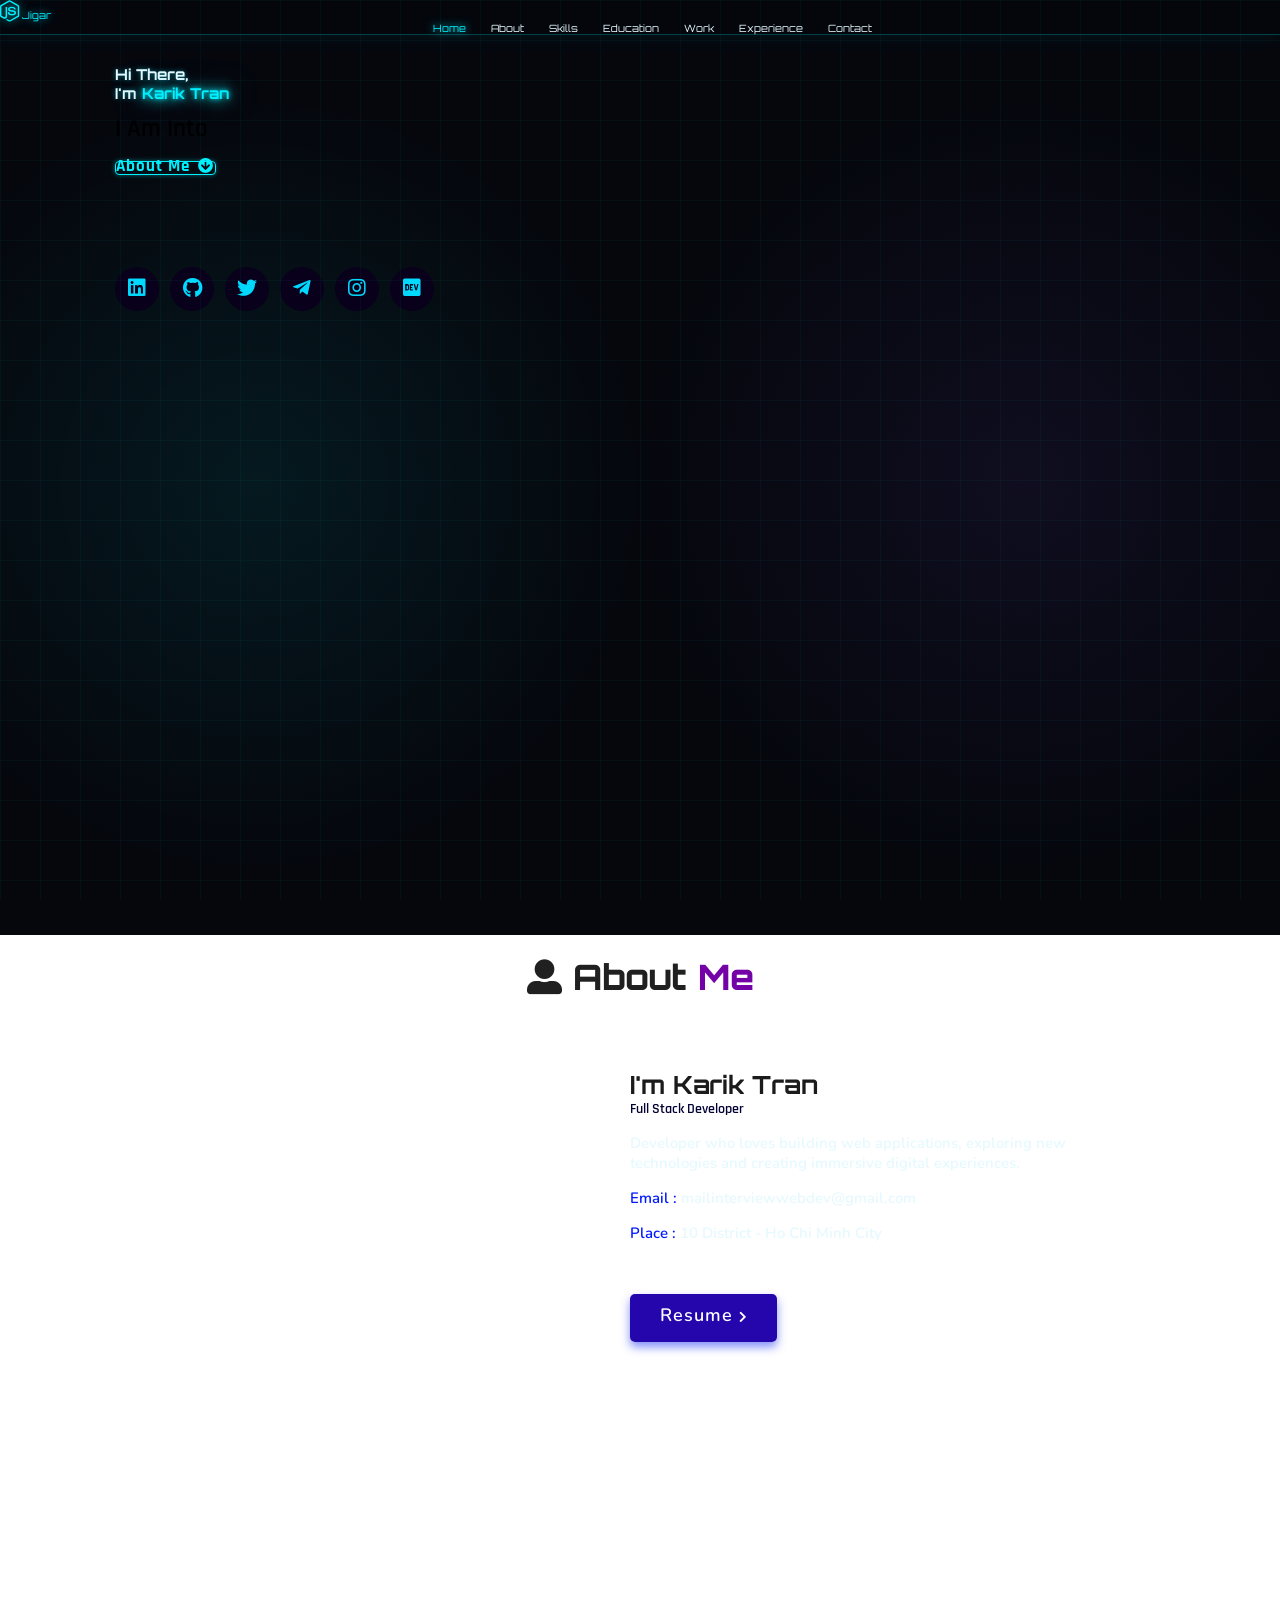
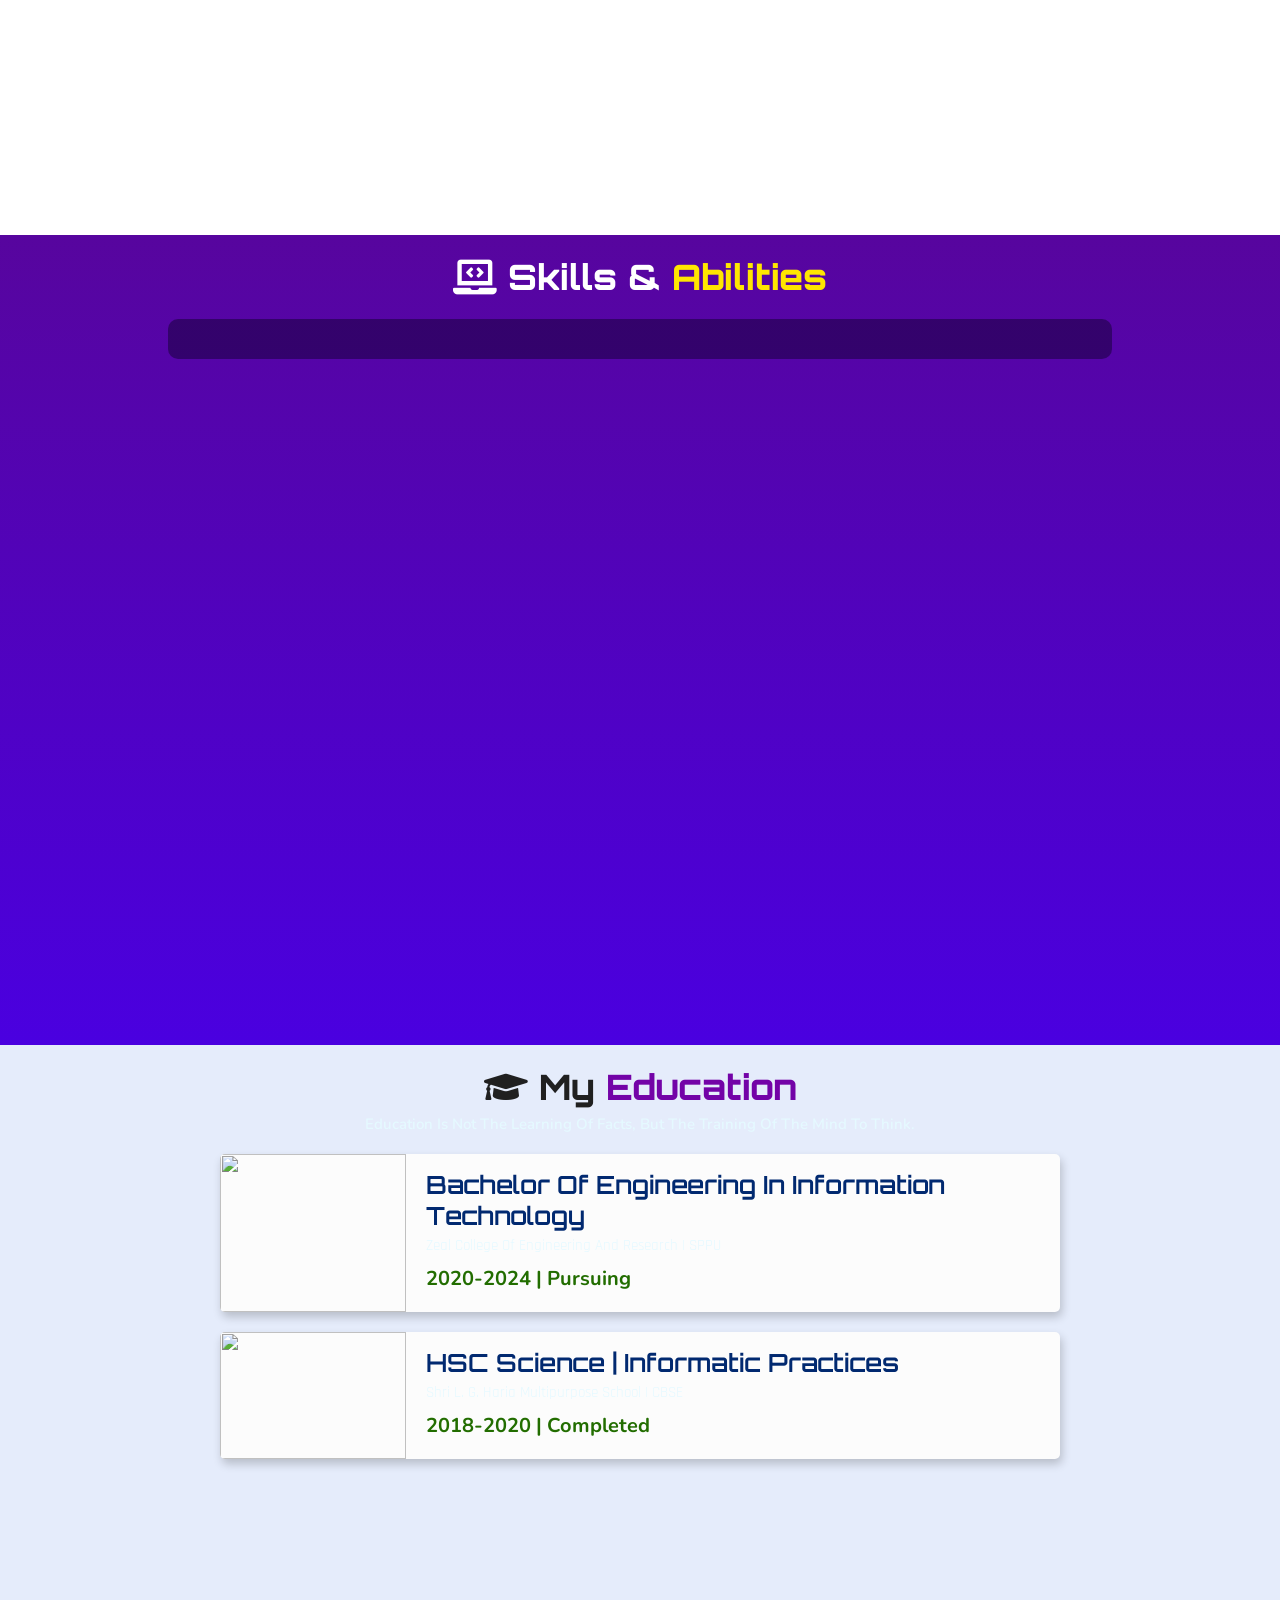
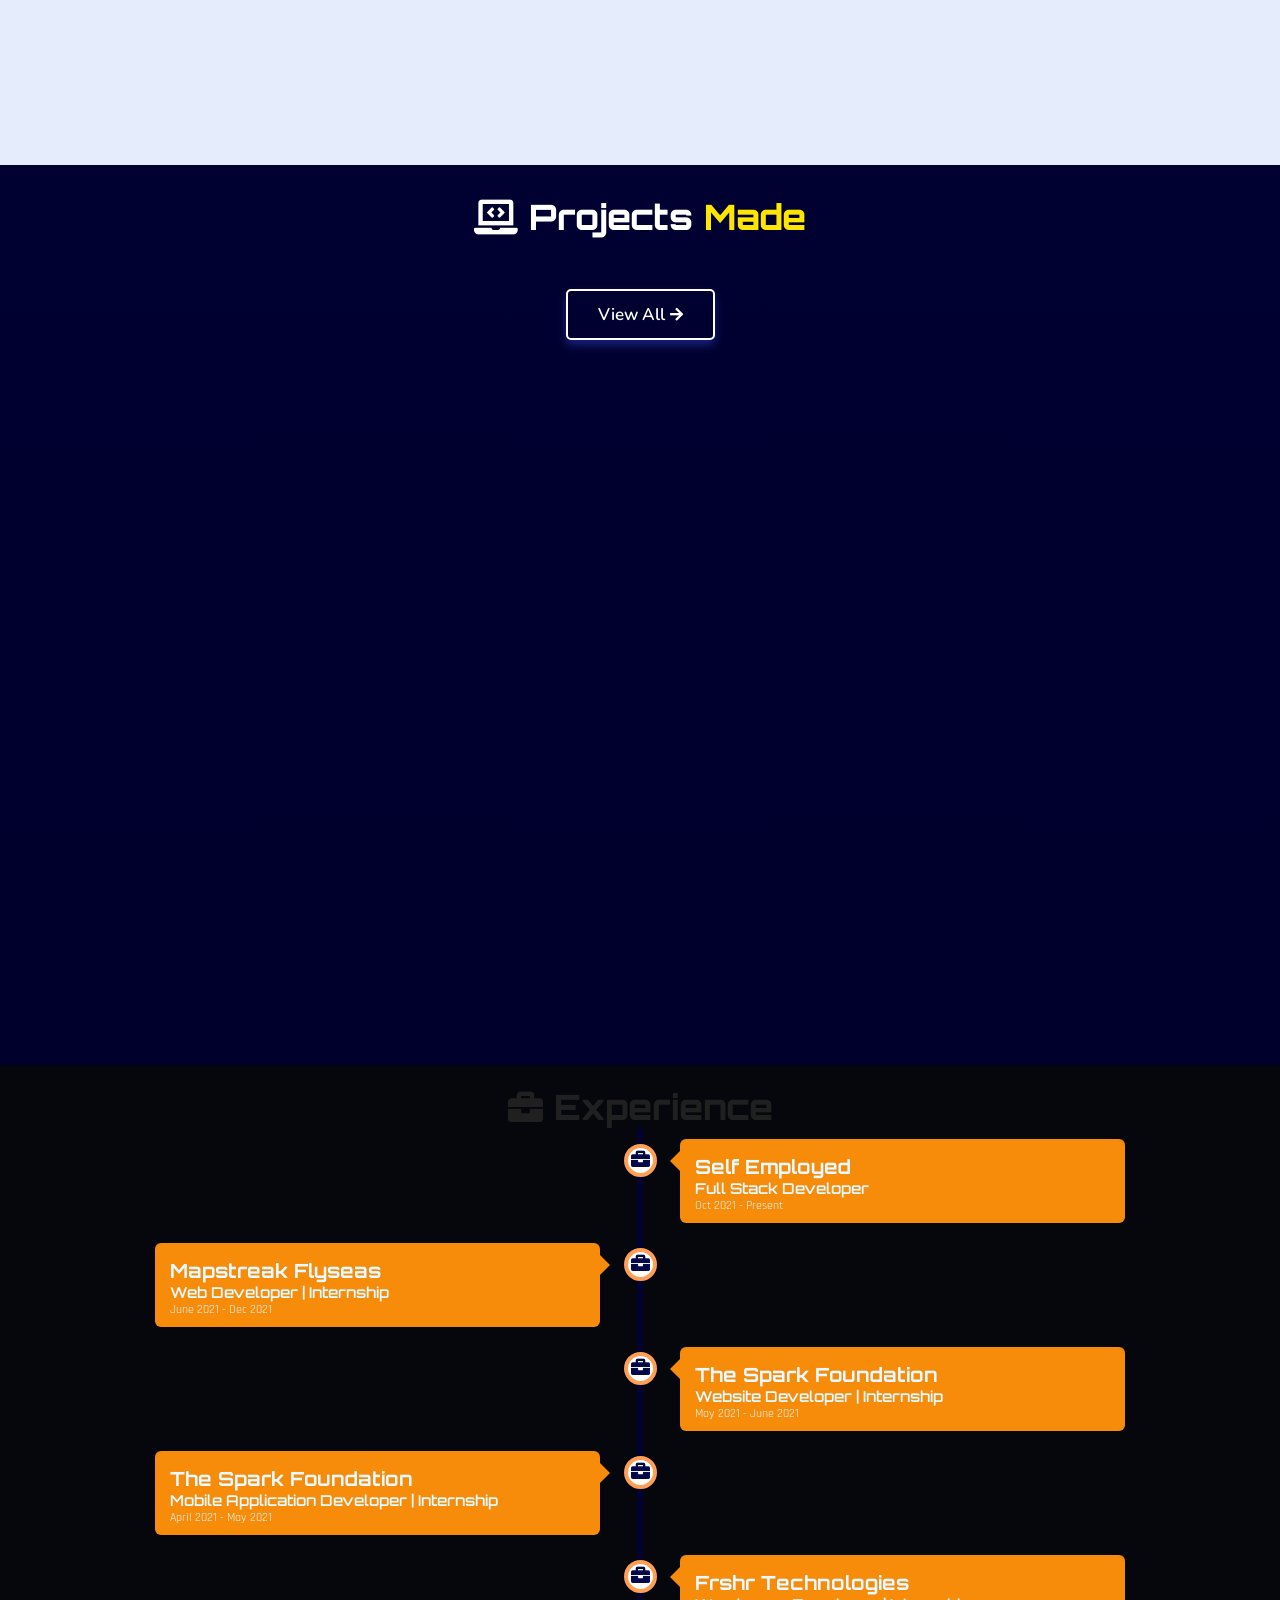
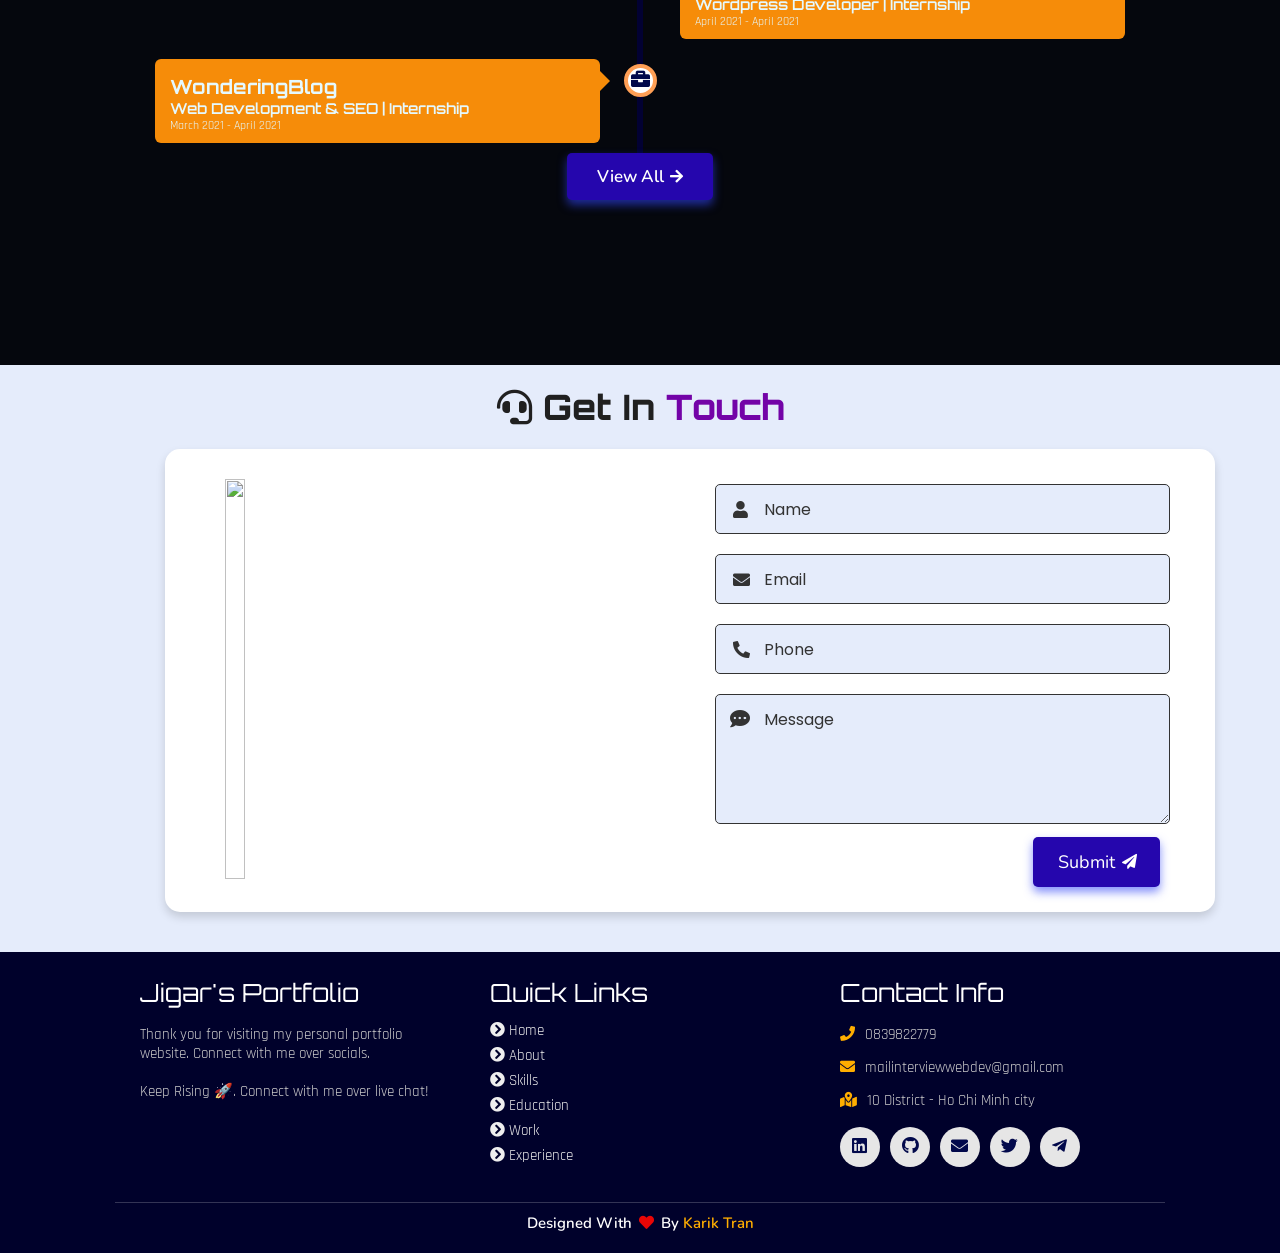
==== index.html @ f5588051 "fix theme gaming" ====
<!DOCTYPE html>
<html lang="en">
<head>
    <meta charset="UTF-8">
    <meta http-equiv="X-UA-Compatible" content="IE=edge">
    <meta name="viewport" content="width=device-width, initial-scale=1.0">
    <meta name="keywords" content="jigar sable, portfolio, jigar, full stack dev, personal portfolio lifecodes, portfolio design, portfolio website, personal portfolio" />
    <meta name="description" content="Welcome to Jigar's Portfolio. Full-Stack Web Developer and Android App Developer" />
    <!-- Custom CSS -->
    <link rel="stylesheet" href="./assets/css/style.css">
    <!-- Font Awesome -->
    <link rel="stylesheet" href="https://cdnjs.cloudflare.com/ajax/libs/font-awesome/5.15.3/css/all.min.css" integrity="sha512-iBBXm8fW90+nuLcSKlbmrPcLa0OT92xO1BIsZ+ywDWZCvqsWgccV3gFoRBv0z+8dLJgyAHIhR35VZc2oM/gI1w==" crossorigin="anonymous" referrerpolicy="no-referrer" />
    <!-- Favicon -->
    <link id='favicon' rel="shortcut icon" href="./assets/images/favicon.png" type="image/x-png">
    <link
      href="https://fonts.googleapis.com/css2?family=Orbitron:wght@400;500;600;700;800&family=Rajdhani:wght@400;500;600;700&display=swap"
      rel="stylesheet">
    <title>Portfolio | Karik Tran</title>
</head>
<body oncontextmenu="return false">

<!-- pre loader -->
<!-- <div class="loader-container">
  <img draggable="false" src="./assets/images/preloader.gif" alt="">
</div> -->

<!-- navbar starts -->
<header>
        <a href="/" class="logo"><i class="fab fa-node-js"></i> Jigar</a>

        <div id="menu" class="fas fa-bars"></div>
        <nav class="navbar">
            <ul>
            <li><a class="active" href="#home">Home</a></li>
            <li><a href="#about">About</a></li>
            <li><a href="#skills">Skills</a></li>
            <li><a href="#education">Education</a></li>
            <li><a href="#work">Work</a></li>
            <li><a href="#experience">Experience</a></li>
            <li><a href="#contact">Contact</a></li>
            </ul>
        </nav>
</header>
<!-- navbar ends -->


<!-- hero section starts -->
<section class="home" id="home">
    <div id="particles-js"></div>

    <div class="content">
    <h2>Hi There,<br/> I'm <span class="glitch">Karik Tran</span></h2>
    <p>i am into <span class="typing-text"></span></p>
    <a href="#about" class="btn"><span>About Me</span>
      <i class="fas fa-arrow-circle-down"></i>
    </a>
    <div class="socials">
        <ul class="social-icons">
          <li><a class="linkedin" aria-label="LinkedIn" href="https://www.linkedin.com/in/jigar-sable/" target="_blank"><i class="fab fa-linkedin"></i></a></li> 
          <li><a class="github" aria-label="GitHub" href="https://github.com/jigar-sable" target="_blank"><i class="fab fa-github"></i></a></li>
          <li><a class="twitter" aria-label="Twitter" href="https://twitter.com/jigar_sable" target="_blank"><i class="fab fa-twitter"></i></a></li>
          <li><a class="telegram" aria-label="Telegram" href="https://t.me/lifecode5" target="_blank"><i class="fab fa-telegram-plane"></i></a></li>
          <li><a class="instagram" aria-label="Instagram" href="https://www.instagram.com/jigarsable.dev"><i class="fab fa-instagram" target="_blank"></i></a></li>
          <li><a class="dev" aria-label="Dev" href="https://dev.to/jigarsable" target="_blank"><i class="fab fa-dev"></i></a></li>
        </ul>
      </div>
    </div>
<div class="image">
    <img draggable="false" class="tilt" src="./assets/images/hero.png" alt="">
</div>
</section>
<!-- hero section ends -->


<!-- about section starts -->
<section class="about" id="about">
    <h2 class="heading"><i class="fas fa-user-alt"></i> About <span>Me</span></h2>
    
    <div class="row">

    <div class="image">
        <img draggable="false" class="tilt" src="./assets/images/profile2.jpg" alt="">
    </div>
    <div class="content">
        <h3>I'm Karik Tran</h3>
        <span class="tag">Full Stack Developer</span>
        
        <p>Developer who loves building web applications, exploring new technologies and creating immersive digital experiences.</p>
        
        <div class="box-container">
            <div class="box">
              <p><span> email : </span> mailinterviewwebdev@gmail.com</p>
              <p><span> place : </span> 10 District - Ho Chi Minh City</p>
            </div>
        </div>
        
        <div class="resumebtn">
            <a href="https://drive.google.com/file/d/1rZiXl562q7aVyk1kJ2nO85YBAq8ixTiw/view" target="_blank" class="btn"><span>Resume</span>
                <i class="fas fa-chevron-right"></i>
            </a>
        </div>

    </div>
    </div>
</section>
<!-- about section ends -->

<!-- skills section starts -->
<section class="skills" id="skills">

    <h2 class="heading"><i class="fas fa-laptop-code"></i> Skills & <span>Abilities</span></h2>

    <div class="container">
          <div class="row" id="skillsContainer">

            <!-- <div class="bar">
              <div class="info">
                <img src="https://img.icons8.com/color/48/000000/adobe-xd.png"/>
                <span>AdobeXD</span>
              </div>
            </div> -->

      </div>
</div>
</section>
<!-- skills section ends -->


<!-- education section starts -->
<section class="education" id="education">

  <h1 class="heading"><i class="fas fa-graduation-cap"></i> My <span>Education</span></h1>

    <p class="qoute">Education is not the learning of facts, but the training of the mind to think.</p>

    <div class="box-container">

    <div class="box">
        <div class="image">
        <img draggable="false" src="./assets/images/educat/college.jpg" alt="">
        </div>
        <div class="content">
        <h3>Bachelor of Engineering in Information Technology</h3>
        <p>Zeal College of engineering and research | SPPU</p>
        <h4>2020-2024 | Pursuing</h4>
        </div>
    </div>

    <div class="box">
      <div class="image">
      <img draggable="false" src="./assets/images/educat/school.jpg" alt="">
      </div>
      <div class="content">
      <h3>HSC Science | Informatic Practices</h3>
      <p>Shri  L. G. Haria Multipurpose School | CBSE</p>
      <h4>2018-2020 | Completed</h4>
      </div>
    </div>

</div>
</section>
<!-- education section ends -->


<!-- work project section starts -->
<section class="work" id="work">

  <h2 class="heading"><i class="fas fa-laptop-code"></i> Projects <span>Made</span></h2>

  <div class="box-container">

    <!-- <div class="box tilt">
      <img draggable="false" src="./assets/images/projects/portfolio1.PNG" alt="" />
      <div class="content">
        <div class="tag">
        <h3>Portfolio Website</h3>
        </div>
        <div class="desc">
          <p>Personal portfolio website. Don't need much info about it, just scroll down. You're here only!</p>
          <div class="btns">
            <a href="#" class="btn" target="_blank"><i class="fas fa-eye"></i> View</a>
            <a href="https://github.com/jigar-sable/Portfolio-Website" class="btn" target="_blank">Code <i class="fas fa-code"></i></a>
          </div>
        </div>
      </div>
    </div> -->

</div>

<div class="viewall">
  <a href="/projects" class="btn"><span>View All</span>
    <i class="fas fa-arrow-right"></i>
</a>
</div>

</section>
<!-- work project section ends -->

<!-- experience section starts -->
<section class="experience" id="experience">

  <h2 class="heading"><i class="fas fa-briefcase"></i> Experience </h2>

  <div class="timeline">

    <div class="container right">
      <div class="content">
        <div class="tag">
          <h2>Self Employed</h2>
        </div>
        <div class="desc">
            <h3>Full Stack Developer</h3>
            <p>Oct 2021 - present</p>
        </div>
      </div>
    </div>

    <div class="container left">
      <div class="content">
        <div class="tag">
          <h2>Mapstreak Flyseas</h2>
        </div>
        <div class="desc">
            <h3>Web Developer | Internship</h3>
            <p>June 2021 - Dec 2021</p>
        </div>
      </div>
    </div>

    <div class="container right">
      <div class="content">
        <div class="tag">
          <h2>The Spark Foundation</h2>
        </div>
        <div class="desc">
            <h3>Website Developer | Internship</h3>
            <p>May 2021 - June 2021</p>
        </div>
      </div>
    </div>

    <div class="container left">
      <div class="content">
        <div class="tag">
          <h2>The Spark Foundation</h2>
        </div>
        <div class="desc">
            <h3>Mobile Application Developer | Internship</h3>
            <p>April 2021 - May 2021</p>
        </div>
      </div>
    </div>

    <div class="container right">
      <div class="content">
        <div class="tag">
          <h2>Frshr Technologies</h2>
        </div>
        <div class="desc">
            <h3>Wordpress Developer | Internship</h3>
            <p>April 2021 - April 2021</p>
        </div>
      </div>
    </div>

    <div class="container left">
      <div class="content">
        <div class="tag">
          <h2>WonderingBlog</h2>
        </div>
        <div class="desc">
            <h3>Web Development & SEO | Internship</h3>
            <p>March 2021 - April 2021</p>
        </div>
      </div>
    </div>
  </div>

  <div class="morebtn">
    <a href="/experience" class="btn"><span>View All</span>
      <i class="fas fa-arrow-right"></i>
  </a>
  </div>

</div>

</section>
<!-- experience section ends -->

<!-- contact section starts -->
<section class="contact" id="contact">
  
  <h2 class="heading"><i class="fas fa-headset"></i> Get in <span>Touch</span></h2>

  <div class="container">
    <div class="content">
      <div class="image-box">
        <img draggable="false" src="./assets/images/contact1.png" alt="">
      </div>
    <form id="contact-form">
      
      <div class="form-group">
        <div class="field">
          <input type="text" name="name" placeholder="Name" required>
          <i class='fas fa-user'></i>
        </div>
        <div class="field">
          <input type="text" name="email" placeholder="Email" required>
          <i class='fas fa-envelope'></i>
        </div>
        <div class="field">
          <input type="text" name="phone" placeholder="Phone">
          <i class='fas fa-phone-alt'></i>
        </div>
        <div class="message">
        <textarea placeholder="Message" name="message" required></textarea>
        <i class="fas fa-comment-dots"></i>
        </div>
        </div>
      <div class="button-area">
        <button type="submit">
          Submit <i class="fa fa-paper-plane"></i></button>
      </div>
    </form>
  </div>
  </div>
</section>
<!-- contact section ends -->


<!-- footer section starts -->
<section class="footer">

  <div class="box-container">

      <div class="box">
          <h3>Jigar's Portfolio</h3>
          <p>Thank you for visiting my personal portfolio website. Connect with me over socials. <br/> <br/> Keep Rising 🚀. Connect with me over live chat!</p>
      </div>

      <div class="box">
          <h3>quick links</h3>
          <a href="#home"><i class="fas fa-chevron-circle-right"></i> home</a>
          <a href="#about"><i class="fas fa-chevron-circle-right"></i> about</a>
          <a href="#skills"><i class="fas fa-chevron-circle-right"></i> skills</a>
          <a href="#education"><i class="fas fa-chevron-circle-right"></i> education</a>
          <a href="#work"><i class="fas fa-chevron-circle-right"></i> work</a>
          <a href="#experience"><i class="fas fa-chevron-circle-right"></i> experience</a>
      </div>

      <div class="box">
          <h3>contact info</h3>
          <p> <i class="fas fa-phone"></i>0839822779</p>
          <p> <i class="fas fa-envelope"></i>mailinterviewwebdev@gmail.com</p>
          <p> <i class="fas fa-map-marked-alt"></i>10 District - Ho Chi Minh city</p>
          <div class="share">

              <a href="https://www.linkedin.com/in/jigar-sable" class="fab fa-linkedin" aria-label="LinkedIn" target="_blank"></a>
              <a href="https://github.com/jigar-sable" class="fab fa-github" aria-label="GitHub" target="_blank"></a>
              <a href="mailto:jigarsable21@gmail.com" class="fas fa-envelope" aria-label="Mail" target="_blank"></a>
              <a href="https://twitter.com/jigar_sable" class="fab fa-twitter" aria-label="Twitter" target="_blank"></a>
              <a href="https://t.me/lifecode5" class="fab fa-telegram-plane" aria-label="Telegram" target="_blank"></a>
          </div>
      </div>
  </div>

  <h1 class="credit">Designed with <i class="fa fa-heart pulse"></i> by <a href="https://www.linkedin.com/in/jigar-sable"> Karik Tran</a></h1>

</section>
<!-- footer section ends -->


<!-- scroll top btn -->
<a href="#home" aria-label="ScrollTop" class="fas fa-angle-up" id="scroll-top"></a>
<!-- scroll back to top -->


<!-- ==== ALL MAJOR JAVASCRIPT CDNS STARTS ==== -->
<!-- jquery cdn -->
<script src="https://cdnjs.cloudflare.com/ajax/libs/jquery/3.6.0/jquery.min.js" integrity="sha512-894YE6QWD5I59HgZOGReFYm4dnWc1Qt5NtvYSaNcOP+u1T9qYdvdihz0PPSiiqn/+/3e7Jo4EaG7TubfWGUrMQ==" crossorigin="anonymous" referrerpolicy="no-referrer"></script>

<!-- typed.js cdn -->
<script src="https://cdnjs.cloudflare.com/ajax/libs/typed.js/2.0.5/typed.min.js" integrity="sha512-1KbKusm/hAtkX5FScVR5G36wodIMnVd/aP04af06iyQTkD17szAMGNmxfNH+tEuFp3Og/P5G32L1qEC47CZbUQ==" crossorigin="anonymous" referrerpolicy="no-referrer"></script>

<!-- particle.js links -->
<script src="./assets/js/particles.min.js"></script>
<script src="./assets/js/app.js"></script>

<!-- vanilla tilt.js links -->
<script src="https://cdnjs.cloudflare.com/ajax/libs/vanilla-tilt/1.7.0/vanilla-tilt.min.js" integrity="sha512-SttpKhJqONuBVxbRcuH0wezjuX+BoFoli0yPsnrAADcHsQMW8rkR84ItFHGIkPvhnlRnE2FaifDOUw+EltbuHg==" crossorigin="anonymous" referrerpolicy="no-referrer"></script>

<!-- scroll reveal anim -->
<script src="https://unpkg.com/scrollreveal"></script>

<script
      type="text/javascript"
      src="https://cdn.jsdelivr.net/npm/emailjs-com@3/dist/email.min.js"
    ></script>

<!-- ==== ALL MAJOR JAVASCRIPT CDNS ENDS ==== -->

<script src="./assets/js/script.js"></script>

</body>
</html>
---- assets/css/style.css ----
@import url("https://fonts.googleapis.com/css2?family=Poppins:wght@400;600;700&display=swap");
@import url("https://fonts.googleapis.com/css2?family=Nunito:ital,wght@0,300;0,400;0,600;0,700;1,300;1,400&display=swap");

:root {
  --bg: #05070D;
  --bg-secondary: #080D18;
  --card: #0B1120;

  --primary: #00F0FF;
  --secondary: #8B5CF6;
  --accent: #FF0055;

  --text: #E5F9FF;
  --muted: #94A3B8;

  --neon-glow:
    0 0 5px #00F0FF,
    0 0 15px rgba(0, 240, 255, 0.5),
    0 0 30px rgba(0, 240, 255, 0.25);
}

* {
  margin: 0;
  padding: 0;
  box-sizing: border-box;
  text-decoration: none;
  outline: none;
  border: none;
  text-transform: capitalize;
  transition: all 0.2s linear;
}
html {
  font-size: 62.5%;
  overflow-x: hidden;
  scroll-behavior: smooth;
}
body {
  background: var(--bg);
  color: var(--text);
  font-family: "Rajdhani", sans-serif;
}
h1,
h2,
h3,
.logo,
.navbar {
  font-family: "Orbitron", sans-serif;
}
*::selection {
  background: #2b3dda;
  color: #fff;
}

html {
  font-size: 62.5%;
  overflow-x: hidden;
}
html::-webkit-scrollbar {
  width: 0.8rem;
}
html::-webkit-scrollbar-track {
  background: rgb(235, 202, 245);
}
html::-webkit-scrollbar-thumb {
  background: #420177;
}

/* pre loader start */
.loader-container {
  position: fixed;
  top: 0;
  left: 0;
  z-index: 10000;
  background: #e6eff1;
  display: flex;
  align-items: center;
  justify-content: center;
  height: 100%;
  width: 100%;
}
.loader-container.fade-out {
  top: -120%;
}
/* pre loader end */

/* navbar starts */
header {
  background: rgba(5, 7, 13, 0.9);
  border-bottom: 1px solid rgba(0, 240, 255, 0.25);
  box-shadow:
    0 0 20px rgba(0, 240, 255, 0.08);
  backdrop-filter: blur(10px);
}
section {
  min-height: 100vh;
  padding: 2rem 9%;
}
.heading {
  font-size: 3.5rem;
  color: rgb(32, 32, 32);
  font-weight: 800;
  text-align: center;
}
.heading span {
  color: rgb(115, 3, 167);
}
header .logo {
  color: var(--primary);
  text-shadow: 0 0 10px rgba(0, 240, 255, 0.7);
}
header .logo i {
  font-size: 2.2rem;
}
header .logo:hover {
  color: #fc8c05;
}
header .navbar ul {
  list-style: none;
  display: flex;
  justify-content: center;
  align-items: center;
}
header .navbar li {
  margin-left: 2.5rem;
}
header .navbar ul li a {
  color: var(--text);
}

header .navbar ul li a.active,
header .navbar ul li a:hover {
  color: var(--primary);
  border-bottom-color: var(--primary);
  text-shadow: 0 0 10px var(--primary);
}
/* navbar ends */

/* hamburger icon starts*/
#menu {
  font-size: 3rem;
  cursor: pointer;
  color: rgb(24, 2, 63);
  display: none;
}
@media (max-width: 768px) {
  #menu {
    display: block;
  }
  header .navbar {
    position: fixed;
    top: 6.5rem;
    right: -120%;
    width: 75%;
    height: 100%;
    text-align: left;
    align-items: flex-start;
    background-color: #0e0f31;
  }
  header .navbar ul {
    flex-flow: column;
    padding: 1rem;
  }
  header .navbar ul li {
    text-align: center;
    width: 100%;
    margin: 1rem 0;
    border-radius: 0.5rem;
    width: 26rem;
  }
  header .navbar ul li a {
    display: block;
    padding: 1rem;
    text-align: left;
    color: #fff;
    font-size: 2rem;
  }
  header .navbar ul li a.active,
  header .navbar ul li a:hover {
    padding: 1rem;
    color: #fff;
    border-radius: 0.5rem;
    border-bottom: 0.5rem solid #011aff;
  }
  .fa-times {
    transform: rotate(180deg);
  }
  header .navbar.nav-toggle {
    right: 0;
  }
}
/* hamburger icon ends */

/* hero section starts*/
.home {
  background:
    radial-gradient(circle at 20% 50%,
      rgba(0, 240, 255, 0.08),
      transparent 35%),
    radial-gradient(circle at 80% 50%,
      rgba(139, 92, 246, 0.08),
      transparent 35%),
    #05070D;
}
.home #particles-js {
  position: absolute;
  top: 0;
  left: 0;
  height: 100%;
  width: 100%;
}
.home::before {
  content: "";
  position: absolute;
  top: 0;
  left: 0;
  height: 100%;
  width: 100%;
}
.home .content {
  flex: 1 1 40rem;
  padding-top: 1rem;
  z-index: 1;
}
.home .image {
  flex: 1 1 40rem;
  z-index: 1;
}
.home .image img {
  width: 70%;
  margin-left: 6rem;
  border-radius: 50%;
  box-shadow: 0 2px 8px rgba(0, 0, 0, 0.3);
  cursor: pointer;
}
.home .image img:hover {
  box-shadow: 0 5px 15px rgba(0, 0, 0, 0.5);
}
.home .content h2 {
  color: #E5F9FF;
  text-shadow:
    0 0 5px rgba(0, 240, 255, 0.5);
}

.home .content h2 span {
  color: var(--primary);

  text-shadow:
    0 0 5px var(--primary),
    0 0 15px var(--primary),
    0 0 30px rgba(0, 240, 255, 0.5);
}
.home .content p {
  font-size: 2.5rem;
  color: #000;
  font-weight: 600;
  padding: 1rem 0;
}
.home .content p span {
  font-size: 2.5rem;
  color: rgb(148, 8, 8);
  font-weight: 600;
  padding: 1rem 0;
}
.home .btn {
  background: transparent;
  color: var(--primary);

  border: 1px solid var(--primary);

  border-radius: 4px;

  box-shadow:
    0 0 5px rgba(0, 240, 255, 0.4),
    inset 0 0 5px rgba(0, 240, 255, 0.1);

  text-transform: uppercase;
  letter-spacing: 2px;
}
.home .btn span {
  font-weight: 700;
  font-size: 1.7rem;
  letter-spacing: 0.1rem;
}
.home .btn i {
  margin-left: 0.3rem;
  font-size: 1.5rem;
  transition: 0.3s;
}
.home .btn:hover {
  background: var(--primary);
  color: #05070D;

  box-shadow:
    0 0 10px var(--primary),
    0 0 30px rgba(0, 240, 255, 0.6);
}
.home .btn:hover i {
  transform: translateX(5px);
}
/* social icons start */
.socials {
  position: relative;
  margin-top: 9rem;
}
.socials .social-icons {
  padding-left: 0;
  margin-bottom: 0;
  list-style: none;
}
.socials .social-icons li {
  display: inline-block;
  margin-bottom: 14px;
}
.social-icons a {
  font-size: 2rem;
  display: inline-block;
  line-height: 44px;
  color: #00d9ff;
  background-color: #09011b;
  width: 44px;
  height: 44px;
  text-align: center;
  margin-right: 8px;
  border-radius: 100%;
  -webkit-transition: all 0.2s linear;
  -o-transition: all 0.2s linear;
  transition: all 0.2s linear;
}
.social-icons a:active,
.social-icons a:focus,
.social-icons a:hover {
  color: #fff;
  background-color: #0685da;
}
.social-icons a.github:hover {
  background-color: #0e0e0e;
}
.social-icons a.twitter:hover {
  background-color: #00aced;
}
.social-icons a.linkedin:hover {
  background-color: #007bb6;
}
.social-icons a.dev:hover {
  background-color: #070707;
}
.social-icons a.instagram:hover {
  background-color: #ee00da;
}
/* social icons end */

/* hero media queries starts*/
@media (max-width: 450px) {
  .home .btn {
    margin: 4rem 0;
  }
  .socials {
    margin-top: 12rem;
  }
  .home .image img {
    margin-top: -12rem;
  }
  .home .content p {
    font-size: 2.2rem;
  }
  .home .content p span {
    font-size: 2.2rem;
  }
}
/* hero media queries ends*/
/* hero section end */

/* about section starts */
.about {
  background: rgb(255, 255, 255);
}
.about .row {
  display: flex;
  flex-direction: row;
  gap: 2rem;
  flex-wrap: wrap;
  padding: 4rem;
}
.about .row .image {
  text-align: center;
  flex: 1 1 35rem;
}
.about .row .image img {
  margin: 4rem;
  width: 30rem;
  height: auto;
  border-radius: 5%;
  box-shadow: 0 5px 10px rgba(0, 0, 0, 0.6);
  mix-blend-mode: luminosity;
  transition: 0.3s;
  cursor: pointer;
}
.about .row .image img:hover {
  mix-blend-mode: normal;
}
.about .row .content {
  flex: 1 1 45rem;
  padding: 3rem;
}
.about .row .content h3 {
  color: rgb(27, 27, 27);
  font-size: 2.5rem;
}
.about .row .content .tag {
  font-size: 1.4rem;
  color: #020133;
  font-weight: 600;
  margin-top: 1rem;
}
.about .row .content p {
  font-size: 1.5rem;
  margin-top: 1.5rem;
  font-family: "Nunito";
  font-weight: 600;
  text-transform: none;
}
.about .row .content .box-container {
  display: flex;
  flex-wrap: wrap;
  gap: 1.5rem;
  font-family: "Nunito";
  font-weight: 600;
}
.about .row .content .box-container .box p {
  text-transform: none;
}
.about .row .content .box-container .box p span {
  color: #011aff;
}
.resumebtn {
  margin-top: 6rem;
}
.resumebtn .btn {
  padding: 1.7rem 3rem;
  border-radius: 0.5em;
  transition: 0.3s;
  color: #fff;
  background: #2506ad;
  box-shadow: 0px 5px 10px rgba(48, 68, 247, 0.6);
  font-family: "Nunito", sans-serif;
}
.resumebtn .btn span {
  font-weight: 600;
  font-size: 1.8rem;
  letter-spacing: 0.1rem;
}
.resumebtn .btn i {
  margin-left: 0.3rem;
  font-size: 1.2rem;
  transition: 0.3s;
}
.resumebtn .btn:hover {
  background: #1a047e;
}
.resumebtn .btn:hover i {
  transform: translateX(5px);
}
/* about media queries starts*/
@media screen and (max-width: 600px) {
  .about .row .image {
    margin-top: 2rem;
  }
  .about .row .image img {
    margin: 0 auto;
    width: 80%;
    mix-blend-mode: normal;
  }
  .about .row {
    padding: 0.5rem;
    margin-bottom: 7rem;
  }
  .about .row .content {
    padding: 1rem;
  }
  .about .row .content .box-container {
    gap: 0;
  }
}
/* about media queries ends*/
/* about section ends */

/* skills section starts */
.skills {
  min-height: 90vh;
  background: linear-gradient(to bottom, #57059e, #4a00e0);
}
.skills h2 {
  color: #fff;
}
.skills .heading span {
  color: rgb(255, 230, 0);
}
.skills .container {
  background: rgba(0, 0, 22, 0.4);
  color: #fff;
  border-radius: 1rem;
  padding: 2rem;
  width: 90%;
  margin: auto;
  margin-top: 2rem;
}
.skills .container .row {
  display: grid;
  grid-template-columns: repeat(6, 1fr);
  flex-wrap: wrap;
  gap: 1.8rem;
}
.skills .container .bar {
  margin-bottom: 15px;
  padding: 10px;
  border-radius: 1rem;
  box-shadow: 0 4px 10px rgba(0, 0, 0, 0.2);
  background: rgba(0, 0, 22, 0.9);
  transition: 0.2s;
}
.skills .container .bar:hover {
  box-shadow: 0 8px 10px rgba(0, 2, 68, 0.8) !important;
  background-color: rgba(0, 0, 0, 0.9) !important;
}
.skills .container .bar .info {
  display: flex;
  flex-direction: column;
  align-items: center;
  gap: 1rem;
  margin-top: 1rem;
}
.skills .container .bar .info i {
  font-size: 4rem;
}
.skills .container .bar .info span {
  font-size: 2rem;
  font-weight: 500;
  font-family: "Poppins";
  margin-left: 0.5rem;
}
/* skills media queries starts*/
@media screen and (max-width: 600px) {
  .skills .container {
    padding: 0;
    margin: 0;
  }
  .skills .container .row {
    grid-template-columns: repeat(2, 1fr);
    margin: 1rem;
    padding: 2rem 0.2rem 2rem 0.2rem;
    gap: 1rem;
  }
  .skills .container {
    margin-top: 5px;
    width: 100%;
  }
}
/* skills media queries ends*/
/* skills section ends */

/* education section starts */
.education {
  background: #e5ecfb;
  min-height: 80vh;
}
.education .qoute {
  font-size: 1.5rem;
  text-align: center;
  font-family: "Nunito", sans-serif;
  font-weight: 600;
  margin-top: 0.5rem;
}
.education .box-container {
  display: flex;
  flex-wrap: wrap;
  justify-content: center;
  align-items: center;
  flex-direction: column;
}
.education .box-container .box {
  display: flex;
  flex-direction: row;
  width: 80%;
  border-radius: 0.5rem;
  box-shadow: 0.2rem 0.5rem 1rem rgba(0, 0, 0, 0.2);
  text-align: center;
  position: relative;
  margin-top: 2rem;
  overflow: hidden;
  transition: 0.3s;
  background: rgb(252, 252, 252);
}
.education .box-container .box:hover {
  transform: scale(1.03);
  box-shadow: 1rem 0.5rem 1.2rem rgba(0, 0, 0, 0.3);
}
.education .box-container .box .image {
  flex: 1 1 20rem;
  width: 100%;
}
.education .box-container .box img {
  object-fit: cover;
  position: relative;
  width: 100%;
  height: 100%;
}
.education .box-container .box .content {
  position: relative;
  display: flex;
  flex-direction: column;
  padding: 1rem;
  flex-wrap: wrap;
  flex: 1 1 70rem;
}
.education .box-container .box .content h3 {
  font-size: 2.5rem;
  color: #012970;
  padding: 0.5rem 0;
  font-weight: 600;
  text-align: left;
  margin-left: 1rem;
}
.education .box-container .box .content p {
  font-size: 1.5rem;
  margin-left: 1rem;
  text-align: left;
}
.education h4 {
  font-size: 2rem;
  color: rgb(34, 109, 0);
  text-align: left;
  margin: 1rem;
  font-family: "Nunito", sans-serif;
  font-weight: 700;
}

/* education media queries starts*/
@media screen and (max-width: 600px) {
  .education .box-container .box {
    flex-direction: column;
    width: 100%;
  }
  .education .box-container .box .image {
    width: 100%;
    height: 25rem;
  }
  .education .box-container .box img {
    width: 100%;
  }
  .education .box-container .box .content {
    position: relative;
    display: flex;
    flex-direction: column;
    padding: 1rem;
    flex-wrap: wrap;
    flex: 0;
  }
  .education .btns {
    margin-top: 2rem;
    margin-left: 1rem;
    margin-right: 1rem;
    flex-wrap: wrap;
  }
}
/* education media queries ends*/
/* education section ends */

/* work section starts */
.work {
  /* background: #010124; */
  background: linear-gradient(to bottom, #000031, #00002c);
}
.work h2 {
  color: #fff;
  padding: 1rem;
}
.work .heading span {
  color: rgb(255, 230, 0);
}
.work .box-container {
  display: flex;
  flex-wrap: wrap;
  gap: 1.5rem;
  margin: 2rem;
}
.work .box-container .box {
  flex: 1 1 30rem;
  border-radius: 0.5rem;
  box-shadow: 0 0.5rem 1rem rgba(0, 0, 0, 0.1);
  position: relative;
  overflow: hidden;
  height: 30rem;
}
.work .box-container .box img {
  height: 100%;
  width: 100%;
  object-fit: cover;
}
.work .box-container .box .content {
  height: 100%;
  width: 100%;
  position: absolute;
  top: 85%;
  left: 0;
  background: rgba(255, 255, 255, 0.9);
  display: flex;
  flex-direction: column;
}
.work .box-container .box .content .tag {
  display: flex;
  flex-direction: row;
  justify-content: space-between;
  align-items: center;
  height: 4.5rem;
  width: 100%;
  padding-left: 1rem;
  background: #ffd900;
}
.work .box-container .box .content .tag h3 {
  font-size: 2rem;
}
.work .box-container .box:hover .content {
  top: 25%;
}
.work .desc {
  margin: 2rem;
  display: flex;
  flex-direction: column;
  justify-content: center;
}
.work .desc p {
  font-size: 1.5rem;
}
.work .desc .btns {
  display: flex;
  justify-content: space-between;
  width: 100%;
  margin-top: 2rem;
}
.work .desc .btns .btn {
  line-height: 0;
  display: inline;
  padding: 1.5rem 2.5rem;
  border-radius: 0.5rem;
  font-size: 1.5rem;
  color: #fff;
  background: rgb(12, 12, 12);
  margin-right: 2rem;
}
.work .desc .btns .btn:hover {
  background: #310ae0f5;
}
.work .viewall {
  display: flex;
  justify-content: center;
}
.work .viewall .btn {
  position: relative;
  line-height: 0;
  padding: 1.6rem 3rem;
  border-radius: 0.5em;
  transition: 0.5s;
  color: rgb(255, 255, 255);
  font-weight: 700;
  border: 2px solid #fff;
  box-shadow: 0px 5px 10px rgba(65, 84, 241, 0.4);
  text-align: center;
}
.work .viewall .btn span {
  font-weight: 600;
  font-size: 1.7rem;
  font-family: "Nunito", sans-serif;
}
.work .viewall .btn i {
  margin-left: 0.3rem;
  font-size: 1.5rem;
  transition: 0.3s;
}
.work .viewall .btn:hover {
  background: #fff;
  color: #000;
}
.work .viewall .btn:hover i {
  transform: translateX(5px);
}
/* work section ends */

/* experience section starts */
.experience .timeline {
  position: relative;
  max-width: 1200px;
  margin: 0 auto;
}
.experience .timeline::after {
  content: "";
  position: absolute;
  width: 6px;
  background: #020133;
  top: 0;
  bottom: 0;
  left: 50%;
  margin-left: -3px;
  z-index: -2;
}
.experience .container {
  padding: 10px 40px;
  position: relative;
  background-color: inherit;
  width: 50%;
}
/*circles on timeline*/
.experience .container::after {
  content: "\f0b1";
  position: absolute;
  width: 25px;
  height: 25px;
  right: -17px;
  background-color: rgb(255, 255, 255);
  border: 4px solid #ff9f55;
  top: 15px;
  border-radius: 50%;
  z-index: 100;
  font-size: 1.89rem;
  text-align: center;
  font-weight: 600;
  color: #02094b;
  font-family: "Font Awesome\ 5 Free";
}
.experience .left {
  left: 0;
}
.experience .right {
  left: 50%;
}
/* arrows pointing right */
.experience .left::before {
  content: " ";
  height: 0;
  position: absolute;
  top: 22px;
  width: 0;
  z-index: 1;
  right: 30px;
  border: medium solid #f68c09;
  border-width: 10px 0 10px 10px;
  border-color: transparent transparent transparent #f68c09;
}
/* arrows pointing left  */
.experience .right::before {
  content: " ";
  height: 0;
  position: absolute;
  top: 22px;
  width: 0;
  z-index: 1;
  left: 30px;
  border: medium solid #f68c09;
  border-width: 10px 10px 10px 0;
  border-color: transparent #f68c09 transparent transparent;
}
.experience .right::after {
  left: -16px;
}
.experience .content {
  background-color: #f68c09;
  position: relative;
  border-radius: 6px;
}
.experience .content .tag {
  font-size: 1.3rem;
  padding-top: 1.5rem;
  padding-left: 1.5rem;
}
.experience .content .desc {
  margin-left: 1.5rem;
  padding-bottom: 1rem;
}
.experience .content .desc h3 {
  font-size: 1.5rem;
  font-weight: 600;
}
.experience .content .desc p {
  font-size: 1.2rem;
}
/* view all button */
.morebtn {
  display: flex;
  justify-content: center;
}
.morebtn .btn {
  position: relative;
  line-height: 0;
  padding: 1.6rem 3rem;
  border-radius: 0.5em;
  transition: 0.5s;
  color: #fff;
  background: #2506ad;
  box-shadow: 0px 5px 10px rgba(48, 68, 247, 0.6);
  text-align: center;
}
.morebtn .btn span {
  font-weight: 600;
  font-size: 1.7rem;
  font-family: "Nunito", sans-serif;
}
.morebtn .btn i {
  margin-left: 0.3rem;
  font-size: 1.5rem;
  transition: 0.3s;
}
.morebtn .btn:hover {
  background: #1a047e;
}
.morebtn .btn:hover i {
  transform: translateX(5px);
}

/* Media queries - Responsive timeline on screens less than 600px wide */
@media screen and (max-width: 600px) {
  .experience {
    min-height: 80vh;
  }
  .experience .timeline {
    margin-top: 2rem;
  }
  .experience .timeline::after {
    left: 31px;
  }
  .experience .container {
    width: 100%;
    padding-left: 8rem;
    padding-right: 2rem;
  }
  .experience .container::after {
    font-size: 2.2rem;
  }
  .experience .container::before {
    left: 61px;
    border: medium solid #f68c09;
    border-width: 10px 10px 10px 0;
    border-color: transparent #f68c09 transparent transparent;
  }
  .experience .left::after {
    left: 15px;
  }
  .experience .right::after {
    left: 15px;
  }
  .experience .right {
    left: 0%;
  }
  .morebtn {
    margin-top: 3rem;
  }
}
/* experience media queries ends */
/* experience section ends */

/* contact section starts */
.contact {
  background: #e5ecfb;
  min-height: 60vh;
}
.contact .container {
  max-width: 1050px;
  width: 100%;
  background: #fff;
  border-radius: 1.5rem;
  margin: 2rem 5rem;
  box-shadow: 0 5px 10px rgba(0, 0, 0, 0.15);
}
.contact .container .content {
  display: flex;
  align-items: center;
  justify-content: space-between;
  padding: 2.5rem 2rem;
}
.contact .content .image-box {
  max-width: 60%;
  margin-left: 4rem;
}
.contact .content .image-box img {
  width: 100%;
  height: 40rem;
  position: relative;
}
.contact .content form {
  width: 45%;
  margin-right: 3.5rem;
}
form .form-group {
  display: flex;
  flex-direction: column;
  justify-content: center;
}
.form-group .field {
  height: 50px;
  display: flex;
  position: relative;
  margin: 1rem;
  width: 100%;
}
form i {
  position: absolute;
  top: 50%;
  left: 18px;
  color: rgb(51, 51, 51);
  font-size: 17px;
  pointer-events: none;
  transform: translateY(-50%);
}
form .field input,
form .message textarea {
  width: 100%;
  height: 100%;
  outline: none;
  padding: 0 16px 0 48px;
  font-size: 16px;
  font-family: "Poppins", sans-serif;
  border-radius: 5px;
  border: 1px solid rgb(51, 51, 51);
  background: #e5ecfb;
}
.field input::placeholder,
.message textarea::placeholder {
  color: rgb(51, 51, 51);
}
.field input:focus,
.message textarea:focus {
  padding-left: 47px;
  border: 2px solid rgb(115, 3, 167);
}
.field input:focus ~ i,
.message textarea:focus ~ i {
  color: rgb(115, 3, 167);
}
form .message {
  position: relative;
  margin: 1rem;
  width: 100%;
}
form .message i {
  top: 25px;
  font-size: 20px;
  left: 15px;
}
form .message textarea {
  min-height: 130px;
  max-height: 230px;
  max-width: 100%;
  min-width: 100%;
  padding: 12px 20px 0 48px;
}
form .message textarea::-webkit-scrollbar {
  width: 0px;
}
form .button-area {
  display: flex;
  float: right;
  flex-direction: row-reverse;
}
.button-area button {
  color: #fff;
  border: none;
  outline: none;
  font-size: 1.8rem;
  cursor: pointer;
  border-radius: 5px;
  padding: 13px 25px;
  background: #2506ad;
  box-shadow: 0px 5px 10px rgba(48, 68, 247, 0.6);
  transition: 0.3s ease;
  font-family: "Nunito", sans-serif;
}
.button-area button:hover {
  background: #421cecf5;
}
.button-area span {
  font-size: 17px;
  padding: 1rem;
  display: none;
}
.button-area button i {
  position: relative;
  top: 6px;
  left: 2px;
  font-size: 1.5rem;
  transition: 0.3s;
  color: #fff;
}
.button-area button:hover i {
  left: 8px;
}
/* contact section media queries starts */
@media (max-width: 900px) {
  .contact {
    min-height: 70vh;
  }
  .contact .container {
    margin: 3rem 0 2rem 0;
  }
  .contact .container .content {
    padding: 18px 12px;
  }
  .contact .content .image-box {
    display: none;
  }
  .contact .content form {
    width: 100%;
    margin-right: 2rem;
  }
}
/* contact section media queries ends */
/* contact section ends */

/* footer section starts */
.footer {
  min-height: auto;
  padding-top: 0;
  background: rgb(0, 1, 43);
}
.footer .box-container {
  display: flex;
  justify-content: center;
  flex-wrap: wrap;
}
.footer .box-container .box {
  flex: 1 1 25rem;
  margin: 2.5rem;
}
.footer .box-container .box h3 {
  font-size: 2.5rem;
  color: #fff;
  padding-bottom: 1rem;
  font-weight: normal;
}
.footer .box-container .box p {
  font-size: 1.5rem;
  color: #ccc;
  padding: 0.7rem 0;
  text-transform: none;
}
.footer .box-container .box p i {
  padding-right: 1rem;
  color: #ffae00;
}
.footer .box-container .box a {
  font-size: 1.5rem;
  color: rgb(238, 238, 238);
  padding: 0.3rem 0;
  display: block;
}
.footer .box-container .box a:hover {
  color: #ffae00;
}
.footer .box-container .box .share {
  display: flex;
  flex-wrap: wrap;
  padding: 1rem 0;
}
.footer .box-container .box .share a {
  height: 4rem;
  width: 4rem;
  padding: 1rem;
  text-align: center;
  border-radius: 5rem;
  font-size: 1.7rem;
  margin-right: 1rem;
  transition: 0.2s;
  background: rgb(230, 230, 230);
  color: #02094b;
  border: none;
}
.footer .box-container .box .share a:hover {
  background: transparent;
  transform: scale(0.98);
  border: 0.1rem solid rgb(180, 178, 178);
  color: #ffae00;
}
.footer .credit {
  padding: 1rem 0 0 0;
  text-align: center;
  font-size: 1.5rem;
  font-family: "Nunito", sans-serif;
  font-weight: 600;
  color: #fff;
  border-top: 0.1rem solid #fff3;
}
.footer .credit a {
  color: #ffae00;
}
.footer .fa {
  color: #e90606;
  margin: 0 0.3rem;
  font-size: 1.5rem;
  animation: pound 0.35s infinite alternate;
}
@-webkit-keyframes pound {
  to {
    transform: scale(1.1);
  }
}
@keyframes pound {
  to {
    transform: scale(1.1);
  }
}
@media (max-width: 450px) {
  .footer .box-container .box {
    margin: 1.5rem;
  }
  .footer .box-container .box p {
    padding: 0.7rem;
  }
  .footer .box-container .box .share a {
    padding: 1.2rem;
  }
}
/* footer section ends */

/* common media queries starts*/
@media (max-width: 450px) {
  html {
    font-size: 55%;
  }
  body {
    padding-right: 0;
  }
  section {
    padding: 2rem;
  }
}
/* common media queries ends*/

/* scroll top starts */
#scroll-top {
  position: fixed;
  top: -140%;
  right: 2rem;
  padding: 1rem 1.5rem;
  font-size: 2rem;
  background: #ffae00;
  color: rgb(13, 0, 44);
  border-radius: 50%;
  transition: 1s linear;
  z-index: 1000;
}
#scroll-top.active {
  top: calc(100% - 12rem);
}
/* scroll top ends */


.glitch {
  position: relative;
  color: var(--primary);
  animation: glitch 2s infinite;
}

@keyframes glitch {

  0%,
  90%,
  100% {
    transform: translate(0);
  }

  92% {
    transform: translate(-2px, 1px);
    text-shadow:
      2px 0 #ff0055,
      -2px 0 #00f0ff;
  }

  94% {
    transform: translate(2px, -1px);
    text-shadow:
      -2px 0 #ff0055,
      2px 0 #00f0ff;
  }
}

.home::after {
  content: "";
  position: absolute;
  inset: 0;

  background-image:
    linear-gradient(rgba(0, 240, 255, 0.04) 1px,
      transparent 1px),
    linear-gradient(90deg,
      rgba(0, 240, 255, 0.04) 1px,
      transparent 1px);

  background-size: 40px 40px;

  pointer-events: none;
}
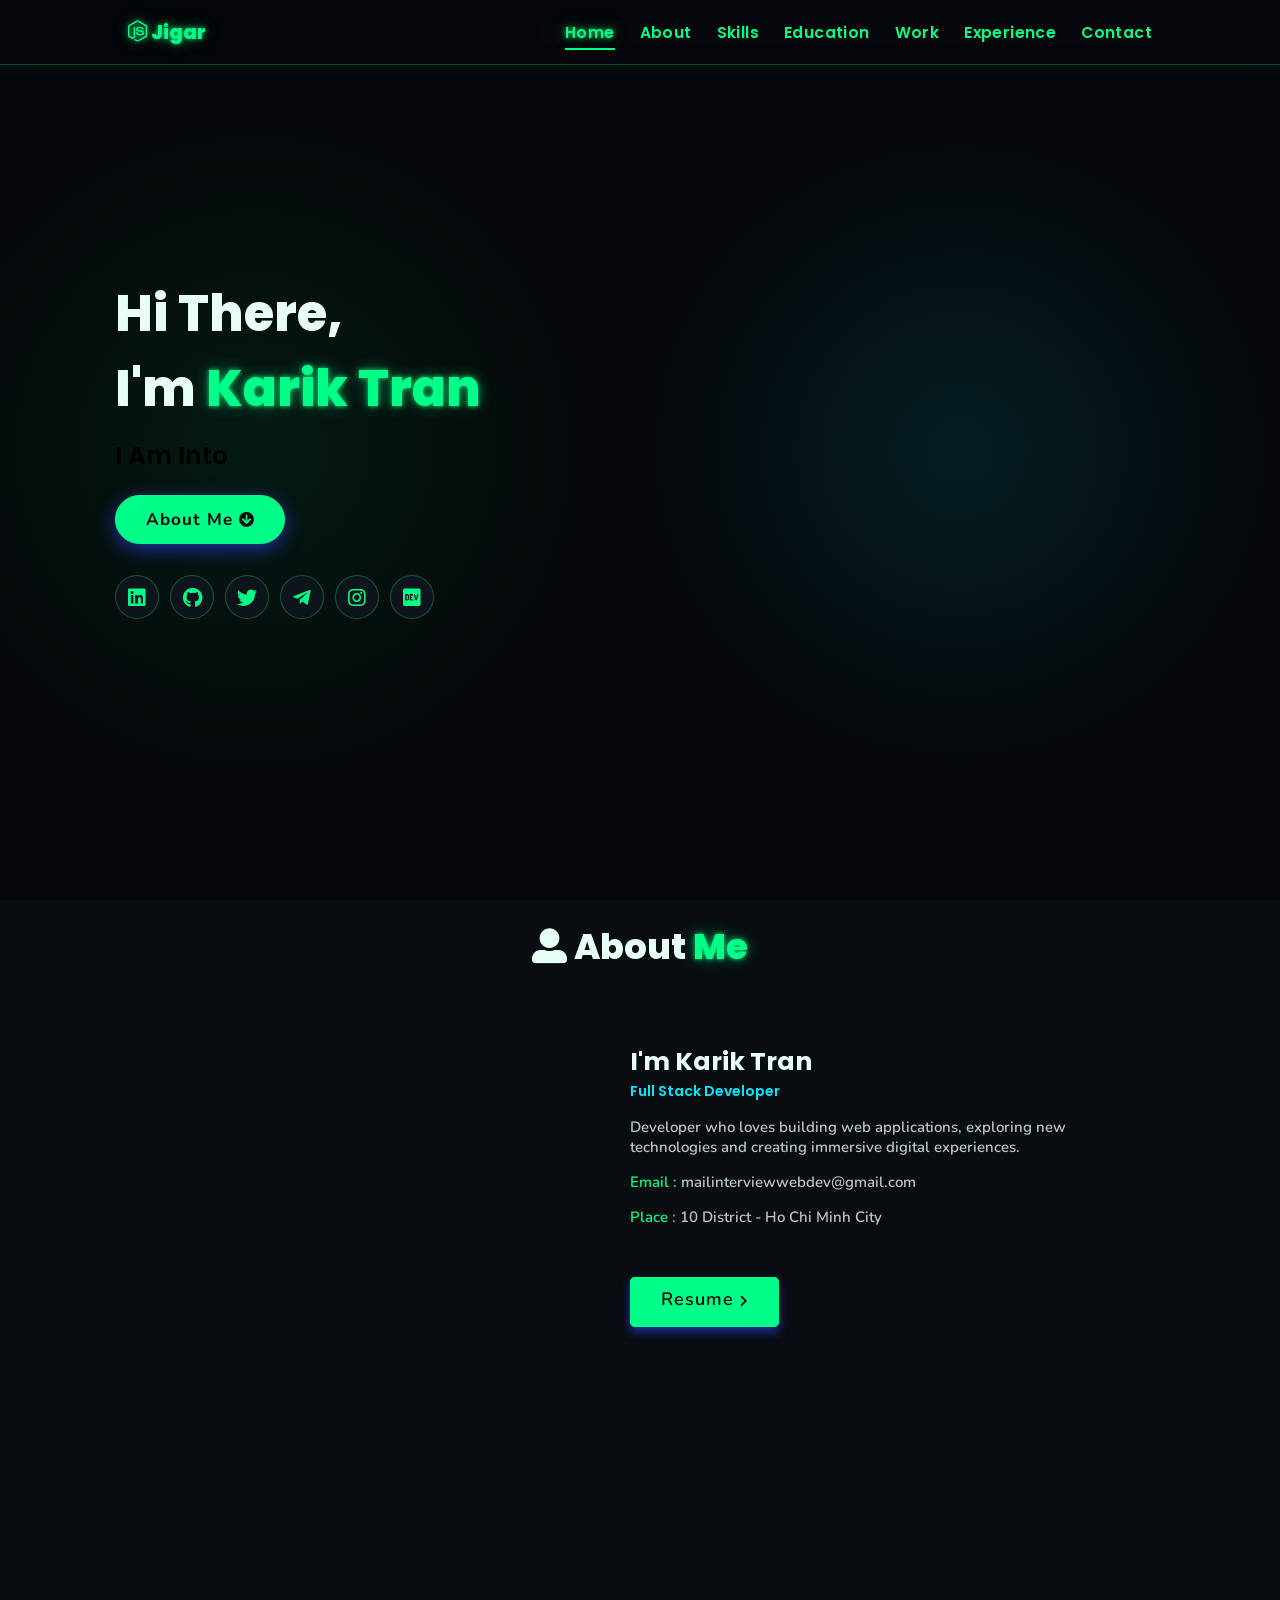
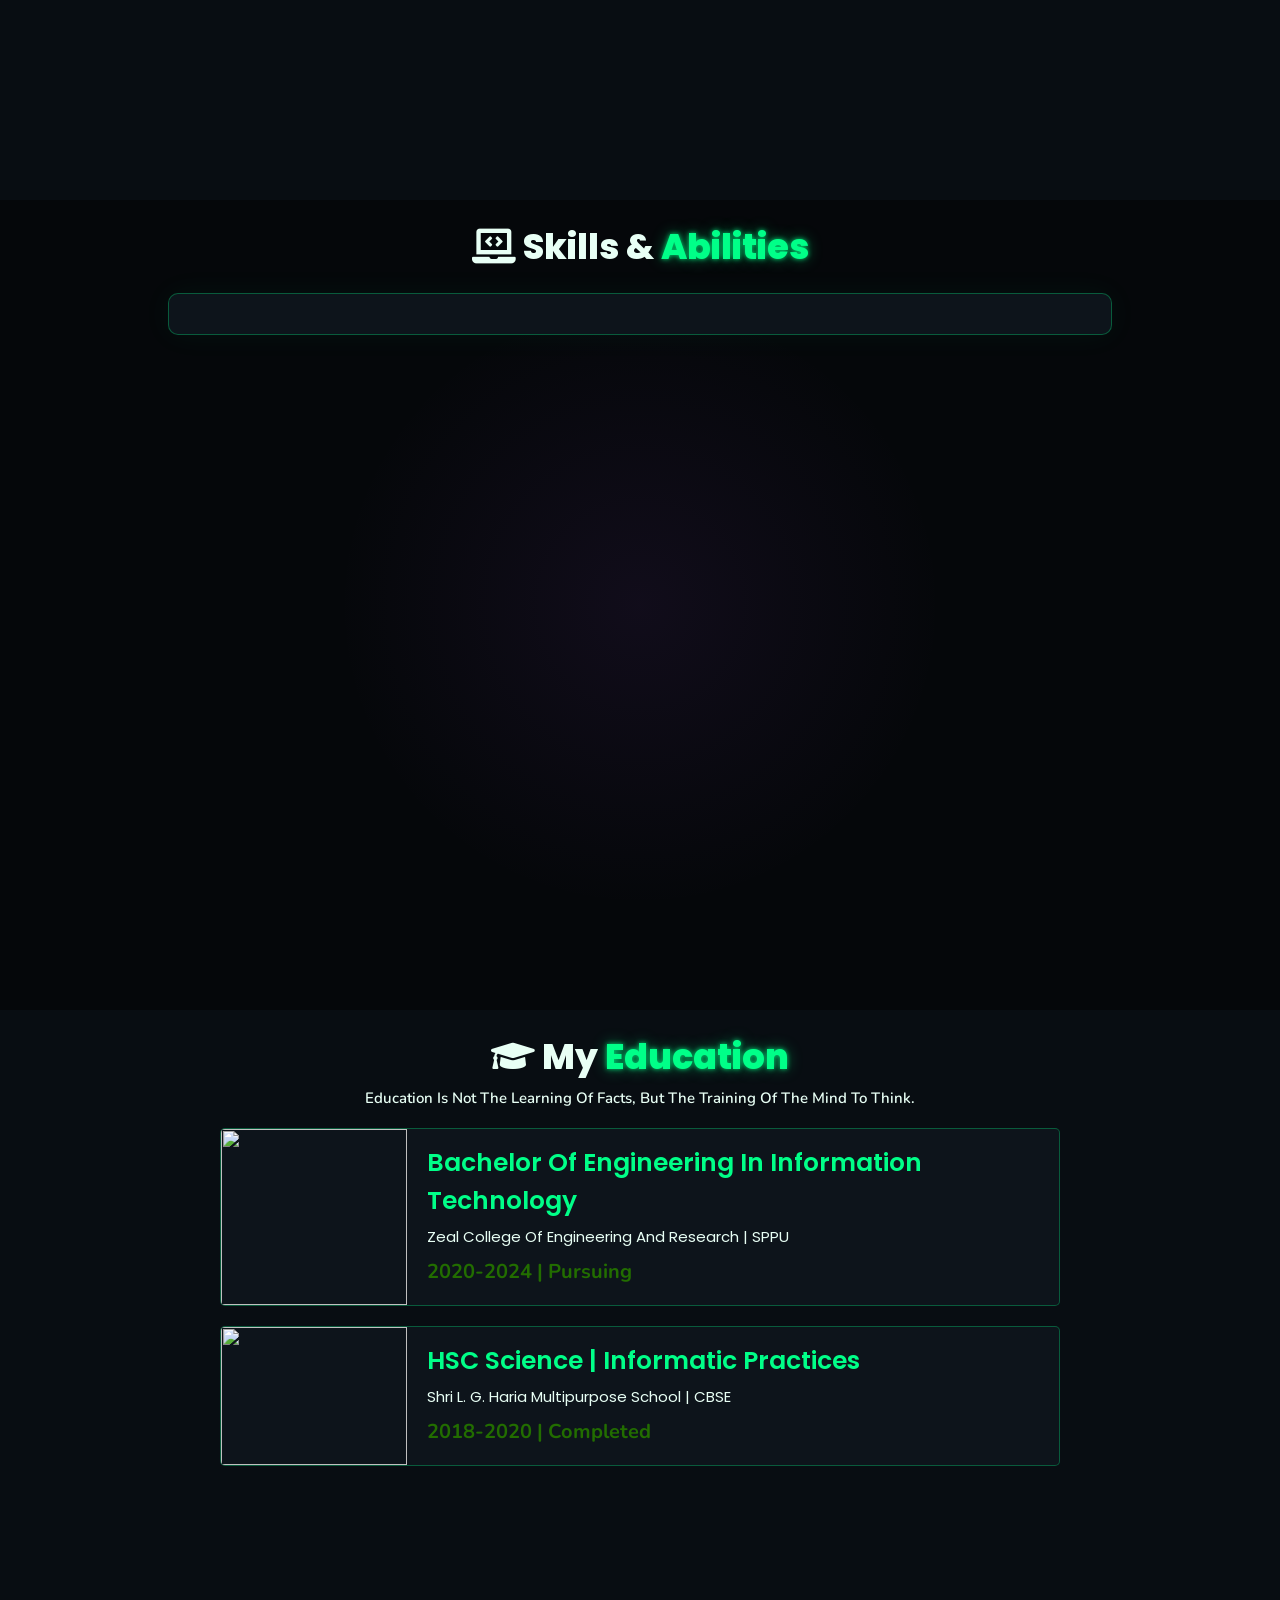
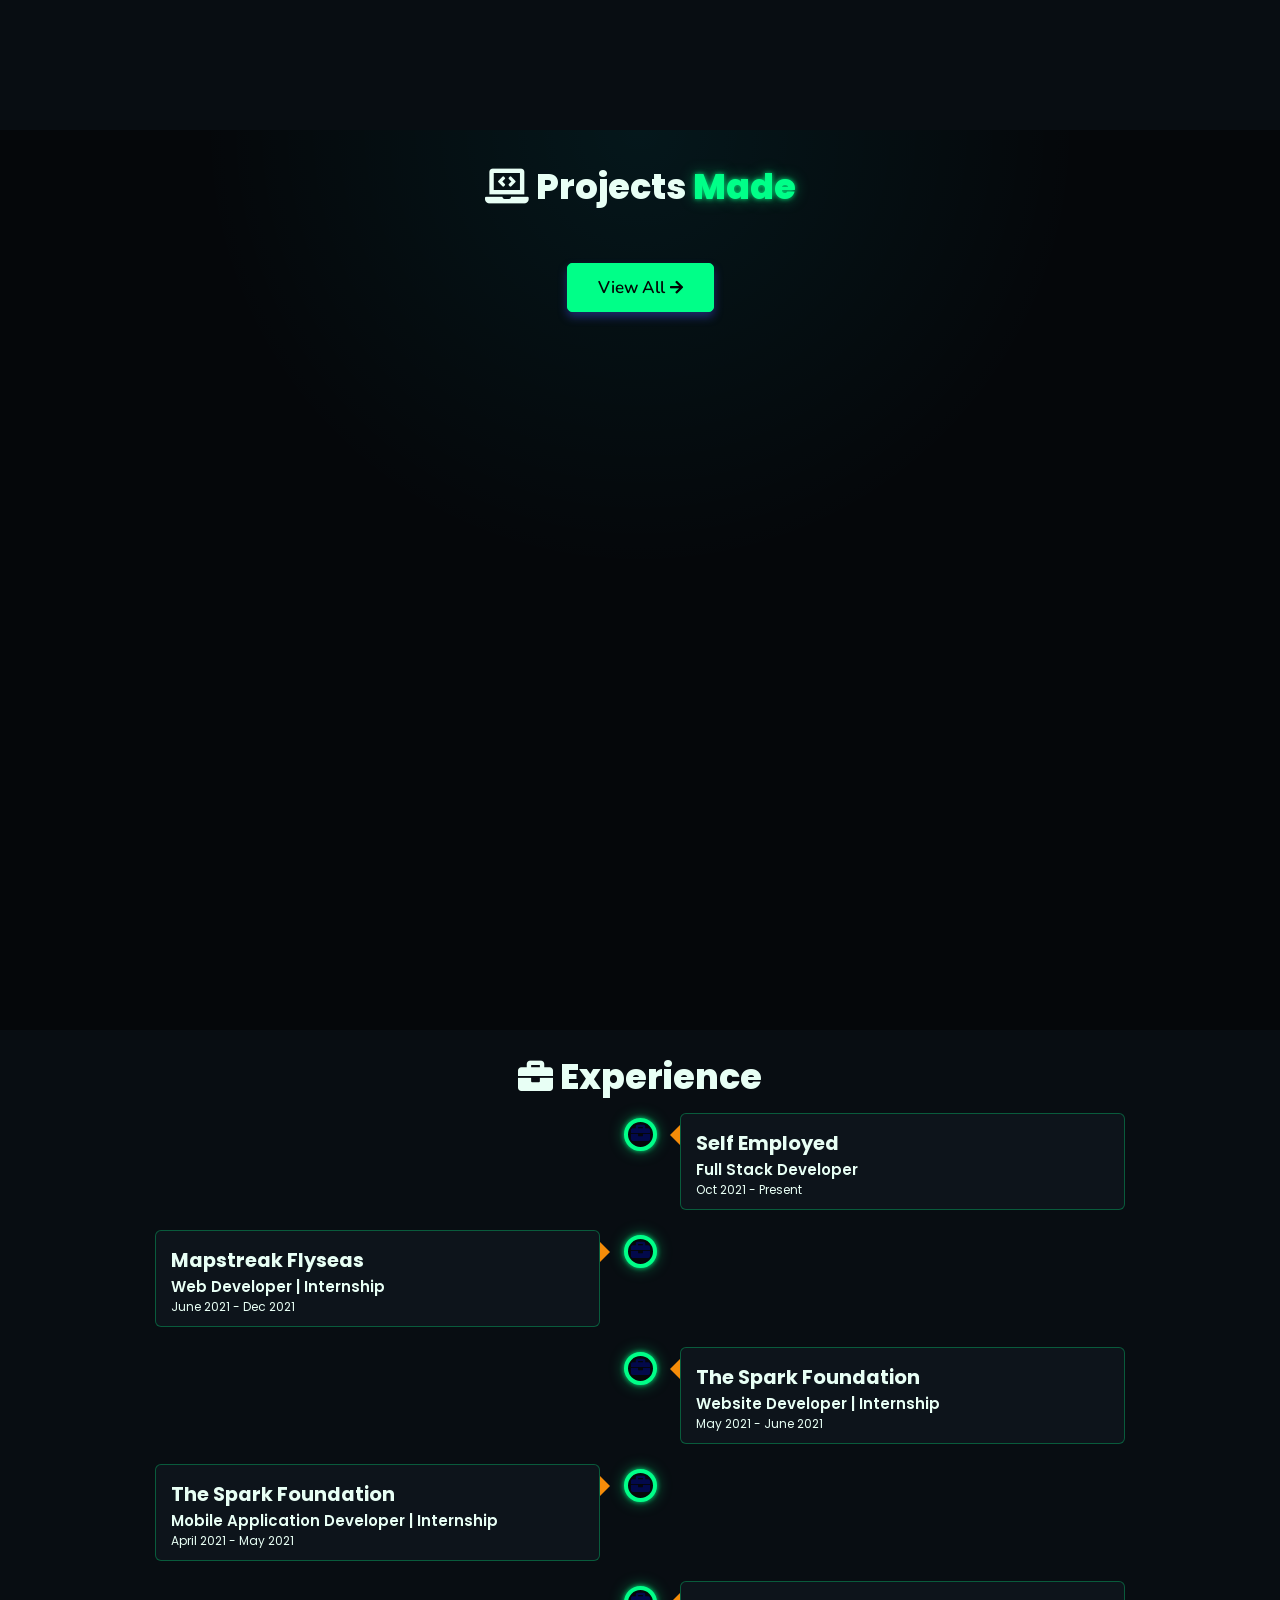
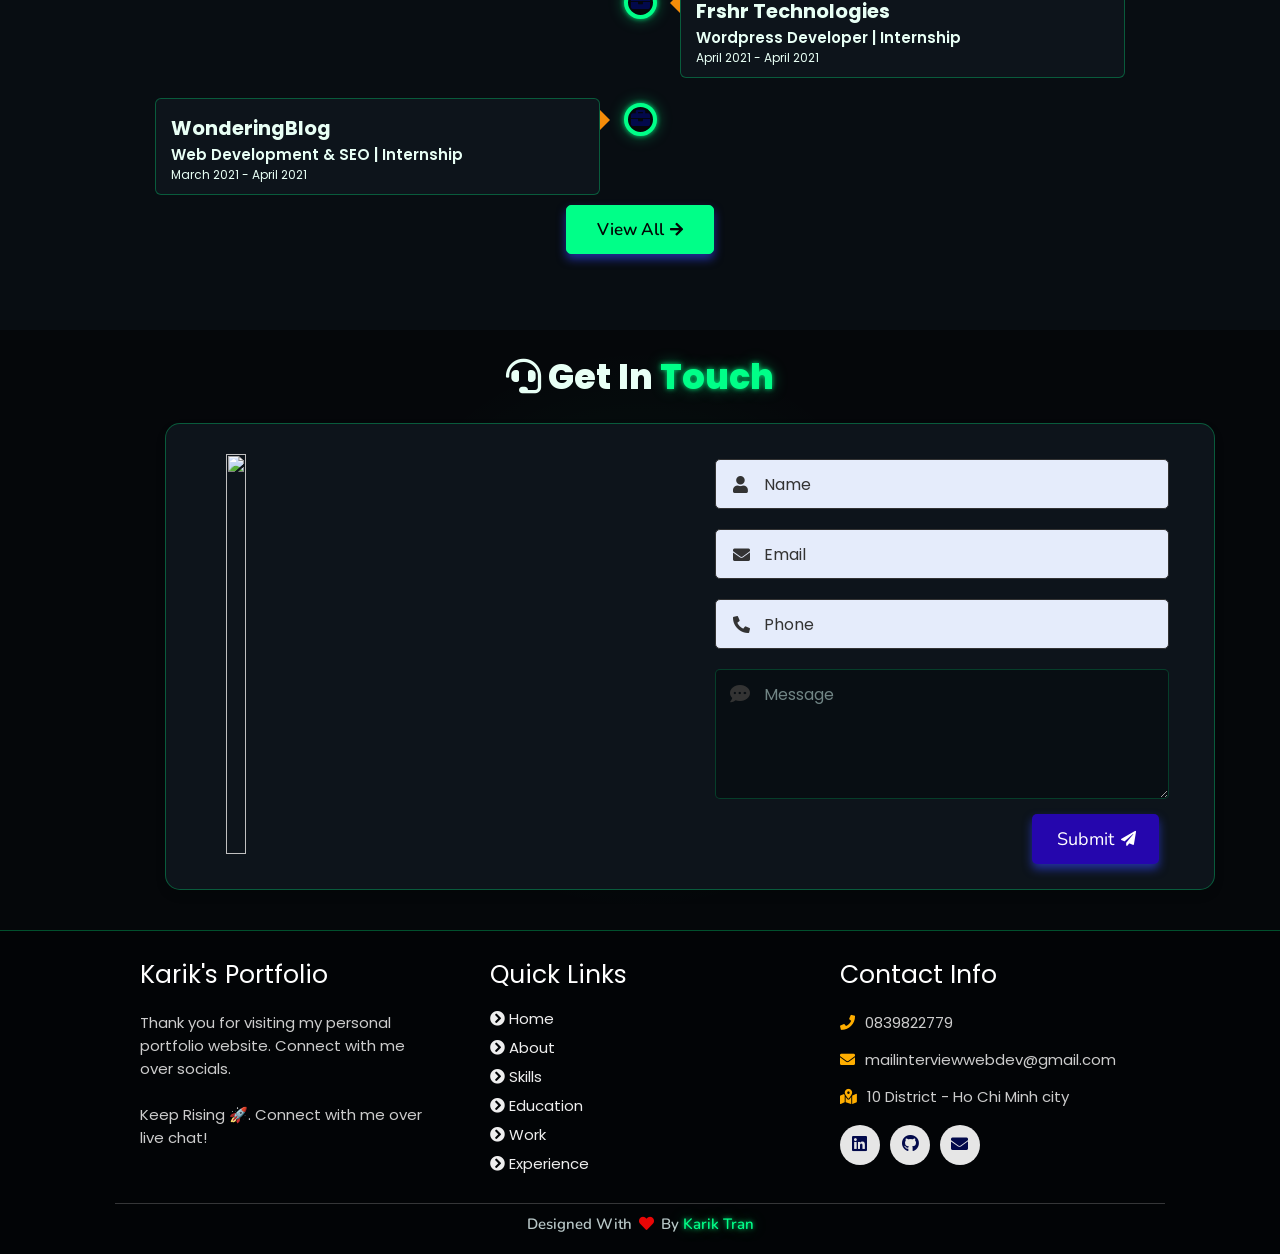
==== commit 4d7c4a59: "update code" ====
--- a/index.html
+++ b/index.html
@@ -56,8 +56,8 @@
     </a>
     <div class="socials">
         <ul class="social-icons">
-          <li><a class="linkedin" aria-label="LinkedIn" href="https://www.linkedin.com/in/jigar-sable/" target="_blank"><i class="fab fa-linkedin"></i></a></li> 
-          <li><a class="github" aria-label="GitHub" href="https://github.com/jigar-sable" target="_blank"><i class="fab fa-github"></i></a></li>
+          <li><a class="linkedin" aria-label="LinkedIn" href="https://www.linkedin.com/in/karik-tran-703a932b8//" target="_blank"><i class="fab fa-linkedin"></i></a></li> 
+          <li><a class="github" aria-label="GitHub" href="https://github.com/kakashianh" target="_blank"><i class="fab fa-github"></i></a></li>
           <li><a class="twitter" aria-label="Twitter" href="https://twitter.com/jigar_sable" target="_blank"><i class="fab fa-twitter"></i></a></li>
           <li><a class="telegram" aria-label="Telegram" href="https://t.me/lifecode5" target="_blank"><i class="fab fa-telegram-plane"></i></a></li>
           <li><a class="instagram" aria-label="Instagram" href="https://www.instagram.com/jigarsable.dev"><i class="fab fa-instagram" target="_blank"></i></a></li>
@@ -179,7 +179,7 @@
           <p>Personal portfolio website. Don't need much info about it, just scroll down. You're here only!</p>
           <div class="btns">
             <a href="#" class="btn" target="_blank"><i class="fas fa-eye"></i> View</a>
-            <a href="https://github.com/jigar-sable/Portfolio-Website" class="btn" target="_blank">Code <i class="fas fa-code"></i></a>
+            <a href="https://github.com/kakashianh/Portfolio-Website" class="btn" target="_blank">Code <i class="fas fa-code"></i></a>
           </div>
         </div>
       </div>
@@ -334,7 +334,7 @@
   <div class="box-container">
 
       <div class="box">
-          <h3>Jigar's Portfolio</h3>
+          <h3>Karik's Portfolio</h3>
           <p>Thank you for visiting my personal portfolio website. Connect with me over socials. <br/> <br/> Keep Rising 🚀. Connect with me over live chat!</p>
       </div>
 
@@ -354,17 +354,14 @@
           <p> <i class="fas fa-envelope"></i>mailinterviewwebdev@gmail.com</p>
           <p> <i class="fas fa-map-marked-alt"></i>10 District - Ho Chi Minh city</p>
           <div class="share">
-
-              <a href="https://www.linkedin.com/in/jigar-sable" class="fab fa-linkedin" aria-label="LinkedIn" target="_blank"></a>
-              <a href="https://github.com/jigar-sable" class="fab fa-github" aria-label="GitHub" target="_blank"></a>
-              <a href="mailto:jigarsable21@gmail.com" class="fas fa-envelope" aria-label="Mail" target="_blank"></a>
-              <a href="https://twitter.com/jigar_sable" class="fab fa-twitter" aria-label="Twitter" target="_blank"></a>
-              <a href="https://t.me/lifecode5" class="fab fa-telegram-plane" aria-label="Telegram" target="_blank"></a>
+              <a href="https://www.linkedin.com/in/karik-tran-703a932b8" class="fab fa-linkedin" aria-label="LinkedIn" target="_blank"></a>
+              <a href="https://github.com/kakashianh" class="fab fa-github" aria-label="GitHub" target="_blank"></a>
+              <a href="mailto:mailinterviewwebdev@gmail.com" class="fas fa-envelope" aria-label="Mail" target="_blank"></a>
           </div>
       </div>
   </div>
 
-  <h1 class="credit">Designed with <i class="fa fa-heart pulse"></i> by <a href="https://www.linkedin.com/in/jigar-sable"> Karik Tran</a></h1>
+  <h1 class="credit">Designed with <i class="fa fa-heart pulse"></i> by <a href="https://www.linkedin.com/in/karik-tran-703a932b8/"> Karik Tran</a></h1>
 
 </section>
 <!-- footer section ends -->
--- a/assets/css/style.css
+++ b/assets/css/style.css
@@ -1,23 +1,5 @@
 @import url("https://fonts.googleapis.com/css2?family=Poppins:wght@400;600;700&display=swap");
 @import url("https://fonts.googleapis.com/css2?family=Nunito:ital,wght@0,300;0,400;0,600;0,700;1,300;1,400&display=swap");
-
-:root {
-  --bg: #05070D;
-  --bg-secondary: #080D18;
-  --card: #0B1120;
-
-  --primary: #00F0FF;
-  --secondary: #8B5CF6;
-  --accent: #FF0055;
-
-  --text: #E5F9FF;
-  --muted: #94A3B8;
-
-  --neon-glow:
-    0 0 5px #00F0FF,
-    0 0 15px rgba(0, 240, 255, 0.5),
-    0 0 30px rgba(0, 240, 255, 0.25);
-}
 
 * {
   margin: 0;
@@ -35,17 +17,10 @@
   scroll-behavior: smooth;
 }
 body {
-  background: var(--bg);
-  color: var(--text);
-  font-family: "Rajdhani", sans-serif;
-}
-h1,
-h2,
-h3,
-.logo,
-.navbar {
-  font-family: "Orbitron", sans-serif;
-}
+  background: #f7f7f7;
+  font-family: "Poppins", sans-serif;
+}
+
 *::selection {
   background: #2b3dda;
   color: #fff;
@@ -85,11 +60,18 @@
 
 /* navbar starts */
 header {
-  background: rgba(5, 7, 13, 0.9);
-  border-bottom: 1px solid rgba(0, 240, 255, 0.25);
-  box-shadow:
-    0 0 20px rgba(0, 240, 255, 0.08);
-  backdrop-filter: blur(10px);
+  position: fixed;
+  top: 0;
+  left: 0;
+  right: 0;
+  z-index: 1000;
+  display: flex;
+  align-items: center;
+  justify-content: space-between;
+  padding: 1.7rem 10%;
+  height: 6.5rem;
+  background-color: #fff;
+  box-shadow: 0 1px 4px rgba(146, 161, 176, 0.3);
 }
 section {
   min-height: 100vh;
@@ -105,8 +87,10 @@
   color: rgb(115, 3, 167);
 }
 header .logo {
-  color: var(--primary);
-  text-shadow: 0 0 10px rgba(0, 240, 255, 0.7);
+  font-size: 1.9rem;
+  font-weight: 800;
+  text-decoration: none;
+  color: #0e2431;
 }
 header .logo i {
   font-size: 2.2rem;
@@ -124,14 +108,18 @@
   margin-left: 2.5rem;
 }
 header .navbar ul li a {
-  color: var(--text);
-}
-
+  font-size: 1.57rem;
+  color: #0e2431;
+  font-weight: 600;
+  text-decoration: none;
+  letter-spacing: 0.04rem;
+  transition: 0.2s;
+}
 header .navbar ul li a.active,
 header .navbar ul li a:hover {
-  color: var(--primary);
-  border-bottom-color: var(--primary);
-  text-shadow: 0 0 10px var(--primary);
+  color: #011aff;
+  border-bottom: 0.2rem solid #011aff;
+  padding: 0.5rem 0;
 }
 /* navbar ends */
 
@@ -192,14 +180,12 @@
 
 /* hero section starts*/
 .home {
-  background:
-    radial-gradient(circle at 20% 50%,
-      rgba(0, 240, 255, 0.08),
-      transparent 35%),
-    radial-gradient(circle at 80% 50%,
-      rgba(139, 92, 246, 0.08),
-      transparent 35%),
-    #05070D;
+  position: relative;
+  display: flex;
+  flex-wrap: wrap;
+  gap: 1.5rem;
+  min-height: 100vh;
+  align-items: center;
 }
 .home #particles-js {
   position: absolute;
@@ -236,18 +222,14 @@
   box-shadow: 0 5px 15px rgba(0, 0, 0, 0.5);
 }
 .home .content h2 {
-  color: #E5F9FF;
-  text-shadow:
-    0 0 5px rgba(0, 240, 255, 0.5);
-}
-
+  font-size: 5rem;
+  font-weight: 800;
+  color: #002057;
+}
 .home .content h2 span {
-  color: var(--primary);
-
-  text-shadow:
-    0 0 5px var(--primary),
-    0 0 15px var(--primary),
-    0 0 30px rgba(0, 240, 255, 0.5);
+  font-size: 5rem;
+  font-weight: 800;
+  color: #ff7b00;
 }
 .home .content p {
   font-size: 2.5rem;
@@ -262,19 +244,16 @@
   padding: 1rem 0;
 }
 .home .btn {
-  background: transparent;
-  color: var(--primary);
-
-  border: 1px solid var(--primary);
-
-  border-radius: 4px;
-
-  box-shadow:
-    0 0 5px rgba(0, 240, 255, 0.4),
-    inset 0 0 5px rgba(0, 240, 255, 0.1);
-
-  text-transform: uppercase;
-  letter-spacing: 2px;
+  margin-top: 1rem;
+  position: absolute;
+  line-height: 0;
+  padding: 1.6rem 3rem;
+  border-radius: 4em;
+  transition: 0.5s;
+  color: #fff;
+  background: #2506ad;
+  box-shadow: 0px 5px 18px rgba(48, 68, 247, 0.6);
+  font-family: "Nunito", sans-serif;
 }
 .home .btn span {
   font-weight: 700;
@@ -287,12 +266,7 @@
   transition: 0.3s;
 }
 .home .btn:hover {
-  background: var(--primary);
-  color: #05070D;
-
-  box-shadow:
-    0 0 10px var(--primary),
-    0 0 30px rgba(0, 240, 255, 0.6);
+  background: #1a047e;
 }
 .home .btn:hover i {
   transform: translateX(5px);
@@ -1251,48 +1225,547 @@
 /* scroll top ends */
 
 
+/* =========================================================
+   🎮 GAMING / CYBERPUNK COLOR THEME
+   ========================================================= */
+
+:root {
+  --gaming-bg: #05070a;
+  --gaming-bg-2: #080d12;
+  --gaming-card: #0d141b;
+
+  --gaming-green: #00ff88;
+  --gaming-cyan: #00eaff;
+  --gaming-purple: #9d4edd;
+
+  --gaming-white: #e8fff5;
+  --gaming-text: #b8c7c7;
+  --gaming-muted: #718585;
+
+  --gaming-border: rgba(0, 255, 136, 0.3);
+
+  --gaming-glow:
+    0 0 5px rgba(0, 255, 136, 0.8),
+    0 0 15px rgba(0, 255, 136, 0.4);
+
+  --gaming-glow-cyan:
+    0 0 5px rgba(0, 234, 255, 0.8),
+    0 0 15px rgba(0, 234, 255, 0.4);
+}
+
+
+/* =========================================================
+   BODY
+   ========================================================= */
+
+html {
+  background: var(--gaming-bg);
+  scroll-behavior: smooth;
+}
+
+body {
+  background:
+    linear-gradient(
+      rgba(0, 255, 136, 0.025) 1px,
+      transparent 1px
+    ),
+    linear-gradient(
+      90deg,
+      rgba(0, 255, 136, 0.025) 1px,
+      transparent 1px
+    ),
+    var(--gaming-bg);
+
+  background-size: 40px 40px;
+
+  color: var(--gaming-white);
+}
+
+
+/* =========================================================
+   SCROLLBAR
+   ========================================================= */
+
+html::-webkit-scrollbar {
+  width: 8px;
+}
+
+html::-webkit-scrollbar-track {
+  background: #020406;
+}
+
+html::-webkit-scrollbar-thumb {
+  background: var(--gaming-green);
+  border-radius: 10px;
+  box-shadow: var(--gaming-glow);
+}
+
+
+/* =========================================================
+   HEADER
+   ========================================================= */
+
+header {
+  background: rgba(5, 7, 10, 0.94) !important;
+
+  border-bottom: 1px solid var(--gaming-border) !important;
+
+  box-shadow:
+    0 0 20px rgba(0, 255, 136, 0.08);
+
+  backdrop-filter: blur(12px);
+}
+
+
+/* LOGO */
+
+header .logo {
+  color: var(--gaming-green) !important;
+
+  text-shadow: var(--gaming-glow);
+}
+
+header .logo:hover {
+  color: var(--gaming-cyan) !important;
+}
+
+
+/* NAV */
+
+header .navbar ul li a {
+  color: var(--gaming-text) !important;
+}
+
+header .navbar ul li a:hover,
+header .navbar ul li a.active {
+  color: var(--gaming-green) !important;
+
+  border-bottom-color: var(--gaming-green) !important;
+
+  text-shadow: var(--gaming-glow);
+}
+
+
+/* =========================================================
+   ALL SECTIONS
+   ========================================================= */
+
+section {
+  background-color: var(--gaming-bg) !important;
+}
+
+
+/* =========================================================
+   HOME
+   ========================================================= */
+
+.home {
+  background:
+    radial-gradient(
+      circle at 75% 50%,
+      rgba(0, 234, 255, 0.10),
+      transparent 30%
+    ),
+    radial-gradient(
+      circle at 20% 50%,
+      rgba(0, 255, 136, 0.08),
+      transparent 30%
+    ),
+    var(--gaming-bg) !important;
+}
+
+
+/* HERO TITLE */
+
+.home .content h2 {
+  color: var(--gaming-white) !important;
+}
+
+.home .content h2 span {
+  color: var(--gaming-green) !important;
+
+  text-shadow: var(--gaming-glow);
+}
+
+
+/* TYPED TEXT */
+
+.home .content p span {
+  color: var(--gaming-cyan) !important;
+
+  text-shadow: var(--gaming-glow-cyan);
+}
+
+
+/* =========================================================
+   BUTTONS
+   ========================================================= */
+
+.btn {
+  background: var(--gaming-green) !important;
+
+  color: #020604 !important;
+
+  border: 1px solid var(--gaming-green) !important;
+
+  box-shadow: var(--gaming-glow);
+
+  transition: all 0.3s ease;
+}
+
+.btn:hover {
+  background: transparent !important;
+
+  color: var(--gaming-green) !important;
+
+  box-shadow: var(--gaming-glow);
+
+  transform: translateY(-3px);
+}
+
+
+/* =========================================================
+   SOCIAL ICONS
+   ========================================================= */
+
+.social-icons a {
+  background: var(--gaming-card) !important;
+
+  color: var(--gaming-green) !important;
+
+  border: 1px solid var(--gaming-border) !important;
+
+  box-shadow: none;
+}
+
+.social-icons a:hover {
+  background: var(--gaming-green) !important;
+
+  color: #020604 !important;
+
+  box-shadow: var(--gaming-glow);
+
+  transform: translateY(-4px);
+}
+
+
+/* =========================================================
+   SECTION HEADINGS
+   ========================================================= */
+
+.heading {
+  color: var(--gaming-white) !important;
+}
+
+.heading span {
+  color: var(--gaming-green) !important;
+
+  text-shadow: var(--gaming-glow);
+}
+
+
+/* =========================================================
+   ABOUT
+   ========================================================= */
+
+.about {
+  background: var(--gaming-bg-2) !important;
+}
+
+.about .row .content h3 {
+  color: var(--gaming-white) !important;
+}
+
+.about .row .content .tag {
+  color: var(--gaming-cyan) !important;
+}
+
+.about .row .content p {
+  color: var(--gaming-text) !important;
+}
+
+.about .row .content .box-container .box p {
+  color: var(--gaming-text) !important;
+}
+
+.about .row .content .box-container .box p span {
+  color: var(--gaming-green) !important;
+}
+
+
+/* =========================================================
+   SKILLS
+   ========================================================= */
+
+.skills {
+  background:
+    radial-gradient(
+      circle at center,
+      rgba(157, 78, 221, 0.08),
+      transparent 40%
+    ),
+    var(--gaming-bg) !important;
+}
+
+.skills .container {
+  background: var(--gaming-card) !important;
+
+  border: 1px solid var(--gaming-border) !important;
+
+  box-shadow:
+    0 0 30px rgba(0, 255, 136, 0.05);
+}
+
+.skills .container .bar {
+  background: #080e13 !important;
+
+  border: 1px solid rgba(0, 255, 136, 0.15) !important;
+}
+
+.skills .container .bar:hover {
+  background: #0d181c !important;
+
+  border-color: var(--gaming-green) !important;
+
+  box-shadow: var(--gaming-glow) !important;
+}
+
+.skills .container .bar .info span {
+  color: var(--gaming-white) !important;
+}
+
+.skills .container .bar .info i {
+  color: var(--gaming-cyan) !important;
+
+  text-shadow: var(--gaming-glow-cyan);
+}
+
+
+/* =========================================================
+   EDUCATION
+   ========================================================= */
+
+.education {
+  background: var(--gaming-bg-2) !important;
+}
+
+.education .box-container .box {
+  background: var(--gaming-card) !important;
+
+  border: 1px solid var(--gaming-border) !important;
+
+  box-shadow: none;
+}
+
+.education .box-container .box:hover {
+  border-color: var(--gaming-green) !important;
+
+  box-shadow: var(--gaming-glow);
+
+  transform: translateY(-5px);
+}
+
+.education .box-container .box .content h3 {
+  color: var(--gaming-green) !important;
+}
+
+
+/* =========================================================
+   PROJECTS / WORK
+   ========================================================= */
+
+.work {
+  background:
+    radial-gradient(
+      circle at 50% 0%,
+      rgba(0, 234, 255, 0.07),
+      transparent 40%
+    ),
+    var(--gaming-bg) !important;
+}
+
+.work .box-container .box {
+  border: 1px solid var(--gaming-border) !important;
+}
+
+.work .box-container .box:hover {
+  border-color: var(--gaming-green) !important;
+
+  box-shadow: var(--gaming-glow);
+}
+
+.work .box-container .box .content {
+  background: rgba(5, 10, 13, 0.96) !important;
+}
+
+.work .box-container .box .content .tag {
+  background: #08130f !important;
+
+  border-bottom: 1px solid var(--gaming-green) !important;
+}
+
+.work .box-container .box .content .tag h3 {
+  color: var(--gaming-green) !important;
+}
+
+.work .desc p {
+  color: var(--gaming-text) !important;
+}
+
+.work .desc .btns .btn {
+  background: transparent !important;
+
+  color: var(--gaming-green) !important;
+
+  border: 1px solid var(--gaming-green) !important;
+}
+
+.work .desc .btns .btn:hover {
+  background: var(--gaming-green) !important;
+
+  color: #020604 !important;
+
+  box-shadow: var(--gaming-glow);
+}
+
+
+/* =========================================================
+   EXPERIENCE
+   ========================================================= */
+
+.experience {
+  background: var(--gaming-bg-2) !important;
+}
+
+.experience .timeline::after {
+  background: var(--gaming-green) !important;
+
+  box-shadow: var(--gaming-glow);
+}
+
+.experience .container::after {
+  background: var(--gaming-bg) !important;
+
+  border-color: var(--gaming-green) !important;
+
+  box-shadow: var(--gaming-glow);
+}
+
+.experience .content {
+  background: var(--gaming-card) !important;
+
+  border: 1px solid var(--gaming-border) !important;
+}
+
+.experience .content:hover {
+  border-color: var(--gaming-green) !important;
+
+  box-shadow: var(--gaming-glow);
+}
+
+
+/* =========================================================
+   CONTACT
+   ========================================================= */
+
+.contact {
+  background:
+    radial-gradient(
+      circle at center,
+      rgba(0, 255, 136, 0.07),
+      transparent 40%
+    ),
+    var(--gaming-bg) !important;
+}
+
+.contact .container {
+  background: var(--gaming-card) !important;
+
+  border: 1px solid var(--gaming-border) !important;
+}
+
+
+/* INPUT */
+
+.contact .container form .box,
+.contact .container form textarea {
+  background: #080e13 !important;
+
+  color: var(--gaming-white) !important;
+
+  border: 1px solid rgba(0, 255, 136, 0.2) !important;
+}
+
+.contact .container form .box:focus,
+.contact .container form textarea:focus {
+  border-color: var(--gaming-green) !important;
+
+  box-shadow:
+    0 0 10px rgba(0, 255, 136, 0.15);
+}
+
+.contact .container form .box::placeholder,
+.contact .container form textarea::placeholder {
+  color: var(--gaming-muted) !important;
+}
+
+
+/* =========================================================
+   FOOTER
+   ========================================================= */
+
+.footer {
+  background: #020406 !important;
+
+  border-top: 1px solid var(--gaming-border);
+}
+
+.footer .credit {
+  color: var(--gaming-text) !important;
+}
+
+.footer .credit a {
+  color: var(--gaming-green) !important;
+
+  text-shadow: var(--gaming-glow);
+}
+
+
+/* =========================================================
+   MOBILE MENU
+   ========================================================= */
+
+#menu {
+  color: var(--gaming-green) !important;
+}
+
+header .navbar {
+  background: var(--gaming-bg) !important;
+}
+
+header .navbar ul li a {
+  color: var(--gaming-green) !important;
+}
+
+
+/* =========================================================
+   GLITCH EFFECT CHO TÊN
+   ========================================================= */
+
 .glitch {
-  position: relative;
-  color: var(--primary);
-  animation: glitch 2s infinite;
-}
-
-@keyframes glitch {
-
-  0%,
-  90%,
-  100% {
-    transform: translate(0);
-  }
-
-  92% {
-    transform: translate(-2px, 1px);
-    text-shadow:
-      2px 0 #ff0055,
-      -2px 0 #00f0ff;
-  }
-
-  94% {
-    transform: translate(2px, -1px);
-    text-shadow:
-      -2px 0 #ff0055,
-      2px 0 #00f0ff;
-  }
-}
-
-.home::after {
-  content: "";
-  position: absolute;
-  inset: 0;
-
-  background-image:
-    linear-gradient(rgba(0, 240, 255, 0.04) 1px,
-      transparent 1px),
-    linear-gradient(90deg,
-      rgba(0, 240, 255, 0.04) 1px,
-      transparent 1px);
-
-  background-size: 40px 40px;
-
-  pointer-events: none;
-}+  color: var(--gaming-green) !important;
+
+  text-shadow:
+    2px 0 var(--gaming-purple),
+    -2px 0 var(--gaming-cyan);
+}
+
+
+/* =========================================================
+   OPTIONAL: NEON SELECTION
+   ========================================================= */
+
+::selection {
+  background: var(--gaming-green);
+  color: #020604;
+}
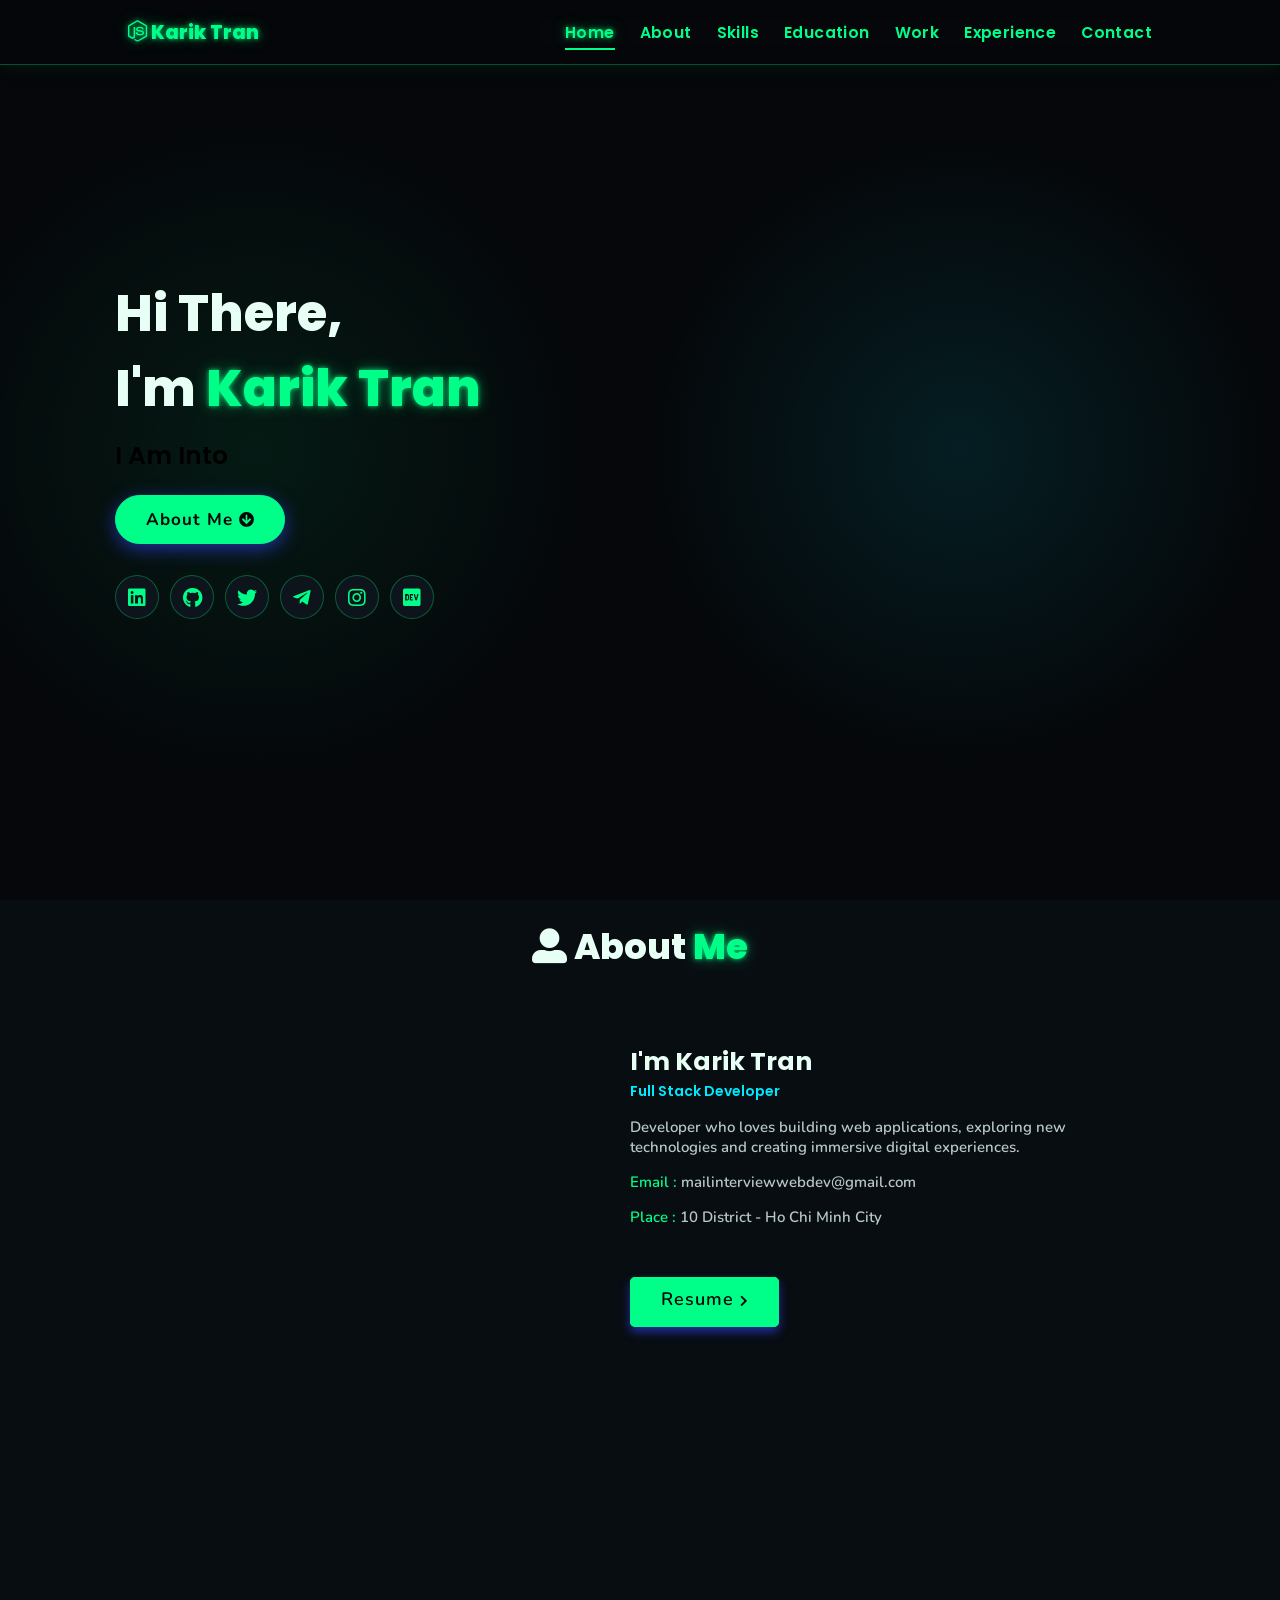
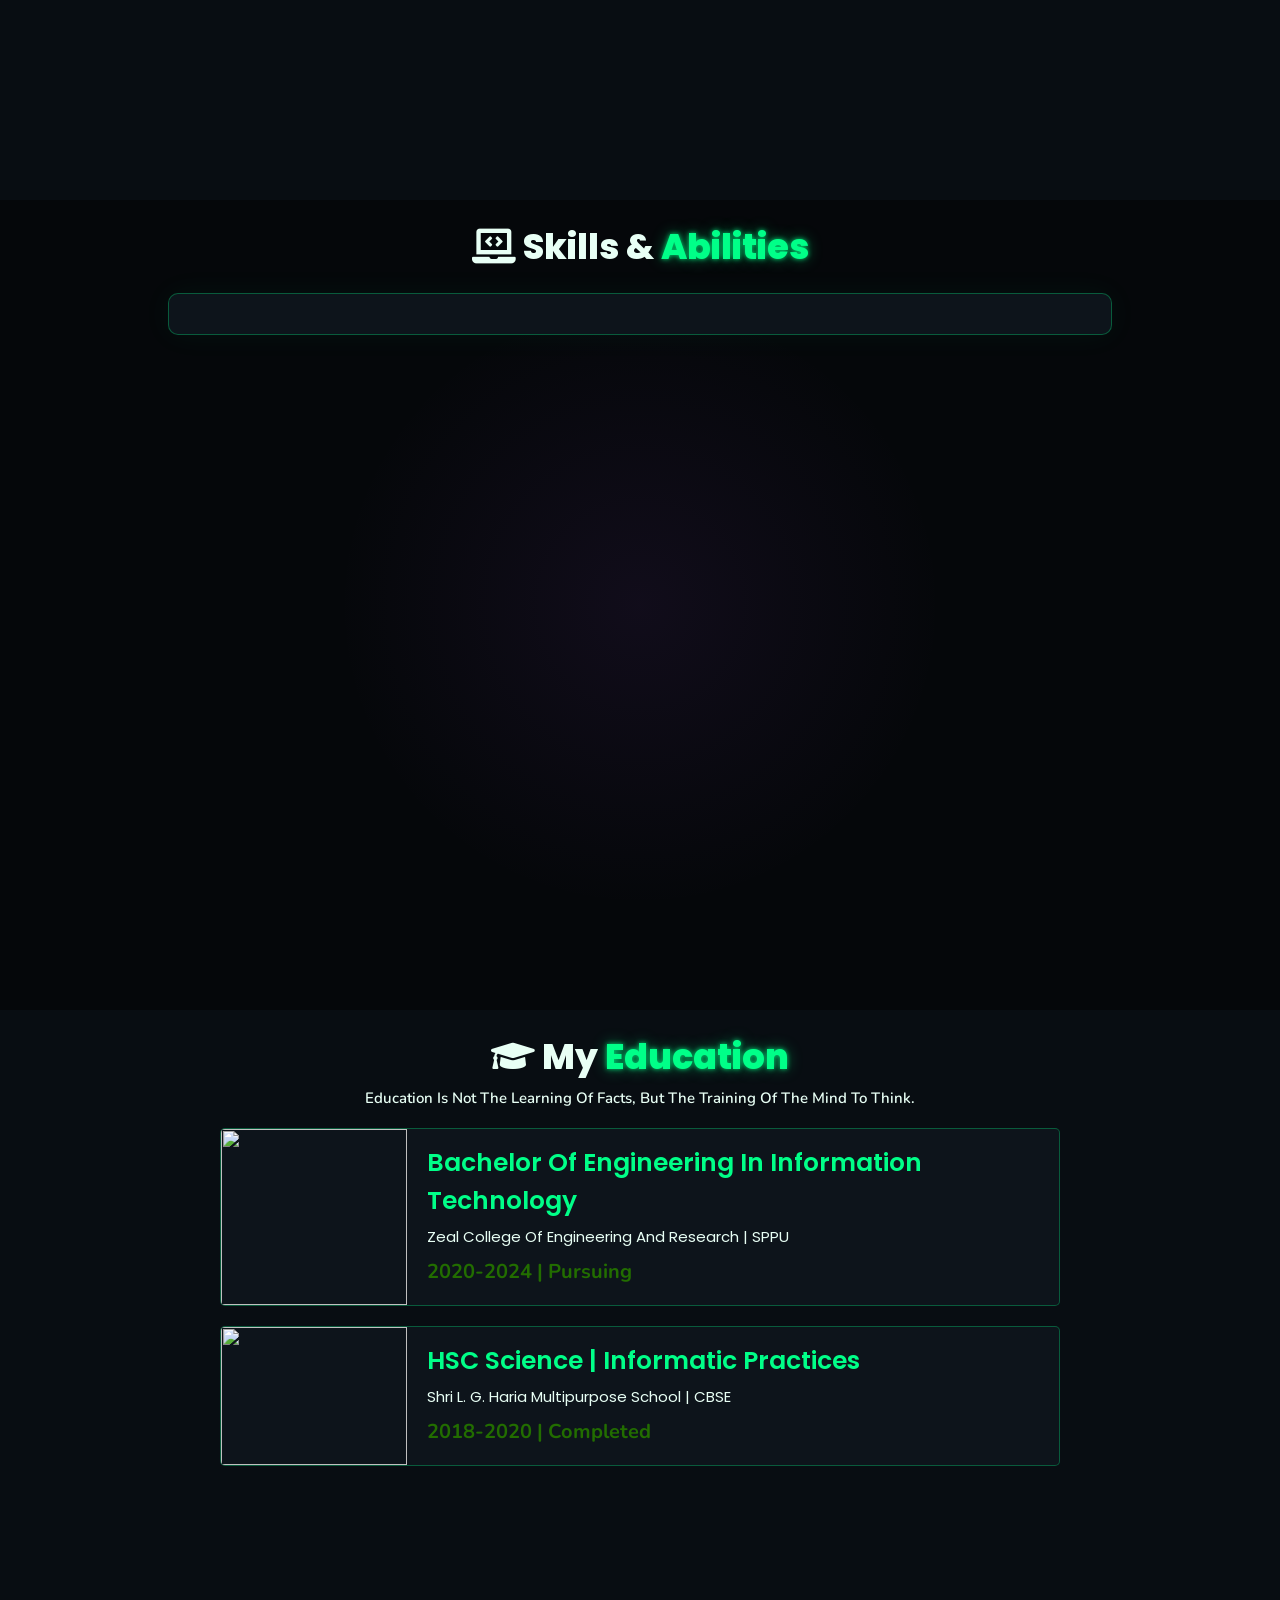
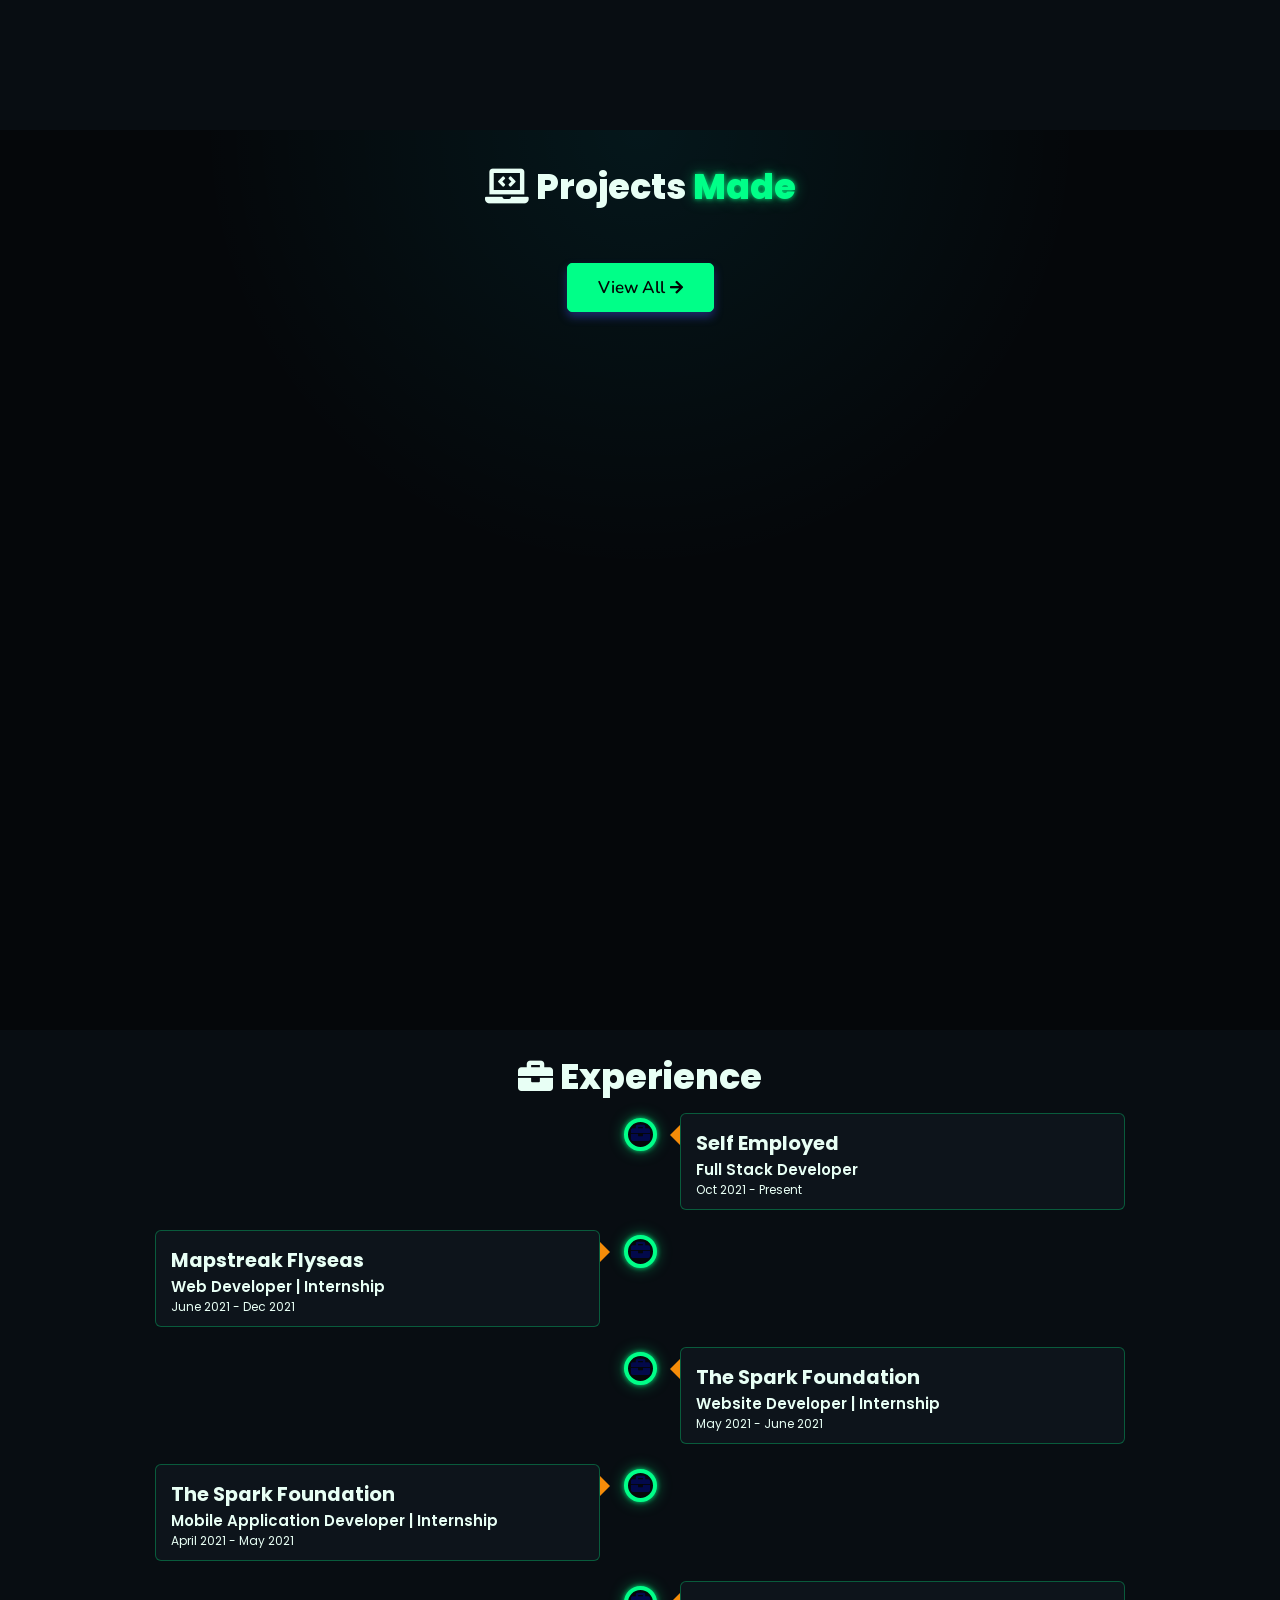
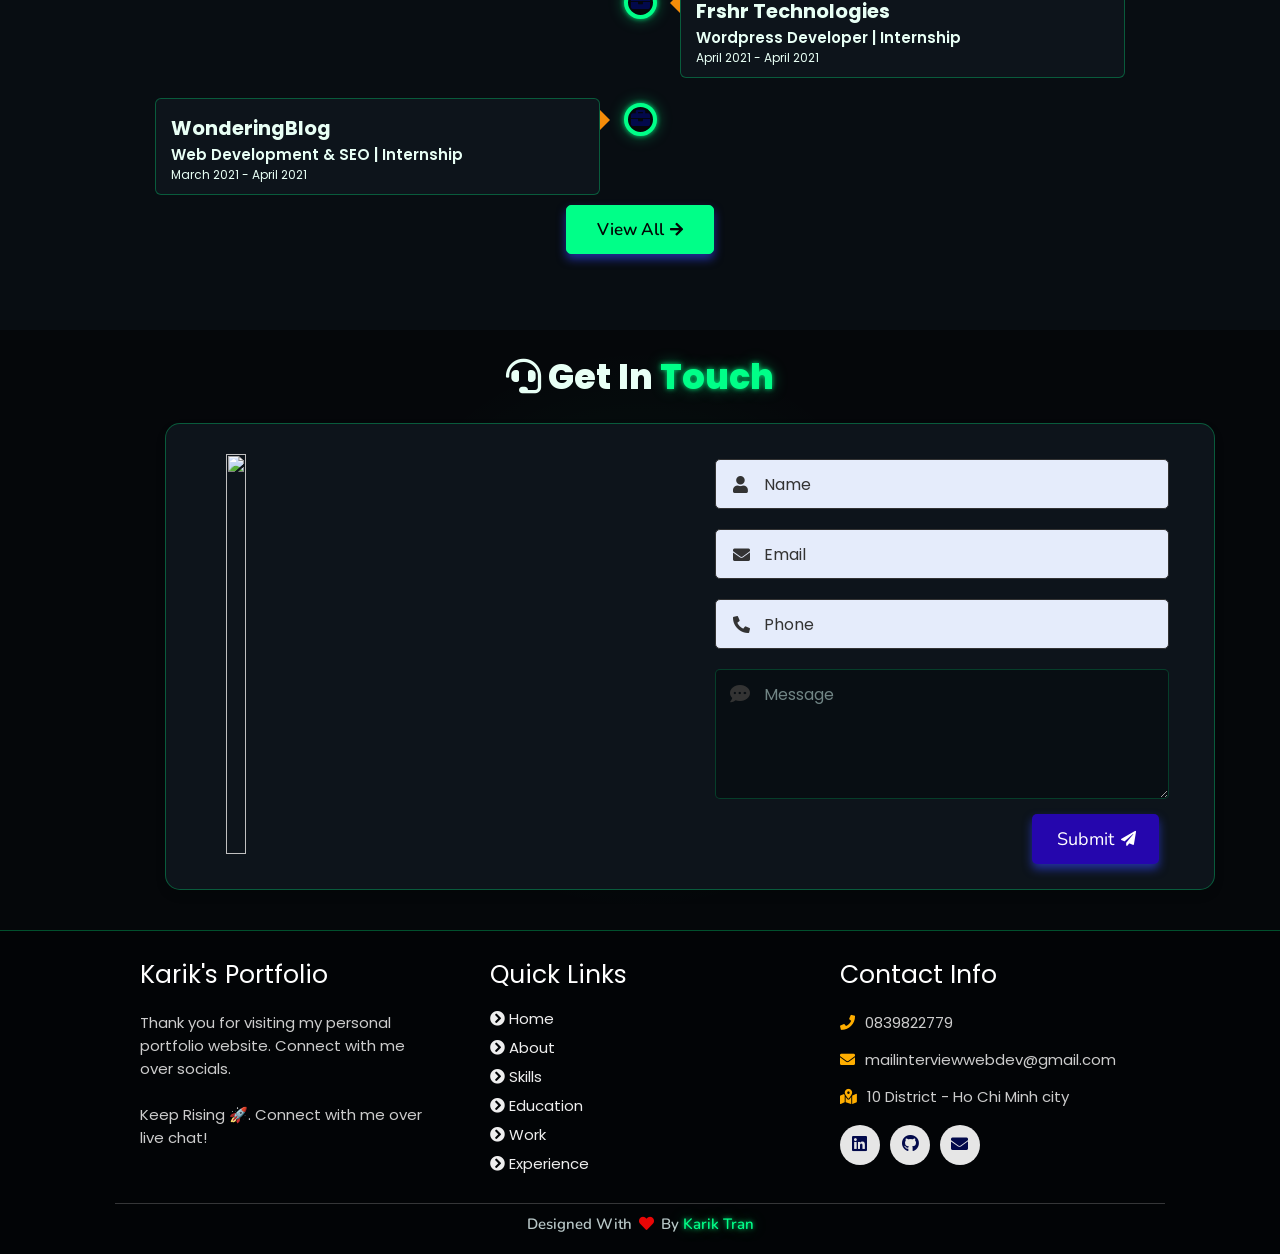
==== commit dfae872a: "update code" ====
--- a/index.html
+++ b/index.html
@@ -4,8 +4,8 @@
     <meta charset="UTF-8">
     <meta http-equiv="X-UA-Compatible" content="IE=edge">
     <meta name="viewport" content="width=device-width, initial-scale=1.0">
-    <meta name="keywords" content="jigar sable, portfolio, jigar, full stack dev, personal portfolio lifecodes, portfolio design, portfolio website, personal portfolio" />
-    <meta name="description" content="Welcome to Jigar's Portfolio. Full-Stack Web Developer and Android App Developer" />
+    <meta name="keywords" content="Karik Tran sable, portfolio, Karik Tran, full stack dev, personal portfolio lifecodes, portfolio design, portfolio website, personal portfolio" />
+    <meta name="description" content="Welcome to Karik Tran's Portfolio. Full-Stack Web Developer and Android App Developer" />
     <!-- Custom CSS -->
     <link rel="stylesheet" href="./assets/css/style.css">
     <!-- Font Awesome -->
@@ -26,7 +26,7 @@
 
 <!-- navbar starts -->
 <header>
-        <a href="/" class="logo"><i class="fab fa-node-js"></i> Jigar</a>
+        <a href="/" class="logo"><i class="fab fa-node-js"></i> Karik Tran</a>
 
         <div id="menu" class="fas fa-bars"></div>
         <nav class="navbar">
@@ -58,10 +58,10 @@
         <ul class="social-icons">
           <li><a class="linkedin" aria-label="LinkedIn" href="https://www.linkedin.com/in/karik-tran-703a932b8//" target="_blank"><i class="fab fa-linkedin"></i></a></li> 
           <li><a class="github" aria-label="GitHub" href="https://github.com/kakashianh" target="_blank"><i class="fab fa-github"></i></a></li>
-          <li><a class="twitter" aria-label="Twitter" href="https://twitter.com/jigar_sable" target="_blank"><i class="fab fa-twitter"></i></a></li>
+          <li><a class="twitter" aria-label="Twitter" href="https://twitter.com/Karik Tran_sable" target="_blank"><i class="fab fa-twitter"></i></a></li>
           <li><a class="telegram" aria-label="Telegram" href="https://t.me/lifecode5" target="_blank"><i class="fab fa-telegram-plane"></i></a></li>
-          <li><a class="instagram" aria-label="Instagram" href="https://www.instagram.com/jigarsable.dev"><i class="fab fa-instagram" target="_blank"></i></a></li>
-          <li><a class="dev" aria-label="Dev" href="https://dev.to/jigarsable" target="_blank"><i class="fab fa-dev"></i></a></li>
+          <li><a class="instagram" aria-label="Instagram" href="https://www.instagram.com/Karik Transable.dev"><i class="fab fa-instagram" target="_blank"></i></a></li>
+          <li><a class="dev" aria-label="Dev" href="https://dev.to/Karik Transable" target="_blank"><i class="fab fa-dev"></i></a></li>
         </ul>
       </div>
     </div>
@@ -168,23 +168,6 @@
   <h2 class="heading"><i class="fas fa-laptop-code"></i> Projects <span>Made</span></h2>
 
   <div class="box-container">
-
-    <!-- <div class="box tilt">
-      <img draggable="false" src="./assets/images/projects/portfolio1.PNG" alt="" />
-      <div class="content">
-        <div class="tag">
-        <h3>Portfolio Website</h3>
-        </div>
-        <div class="desc">
-          <p>Personal portfolio website. Don't need much info about it, just scroll down. You're here only!</p>
-          <div class="btns">
-            <a href="#" class="btn" target="_blank"><i class="fas fa-eye"></i> View</a>
-            <a href="https://github.com/kakashianh/Portfolio-Website" class="btn" target="_blank">Code <i class="fas fa-code"></i></a>
-          </div>
-        </div>
-      </div>
-    </div> -->
-
 </div>
 
 <div class="viewall">
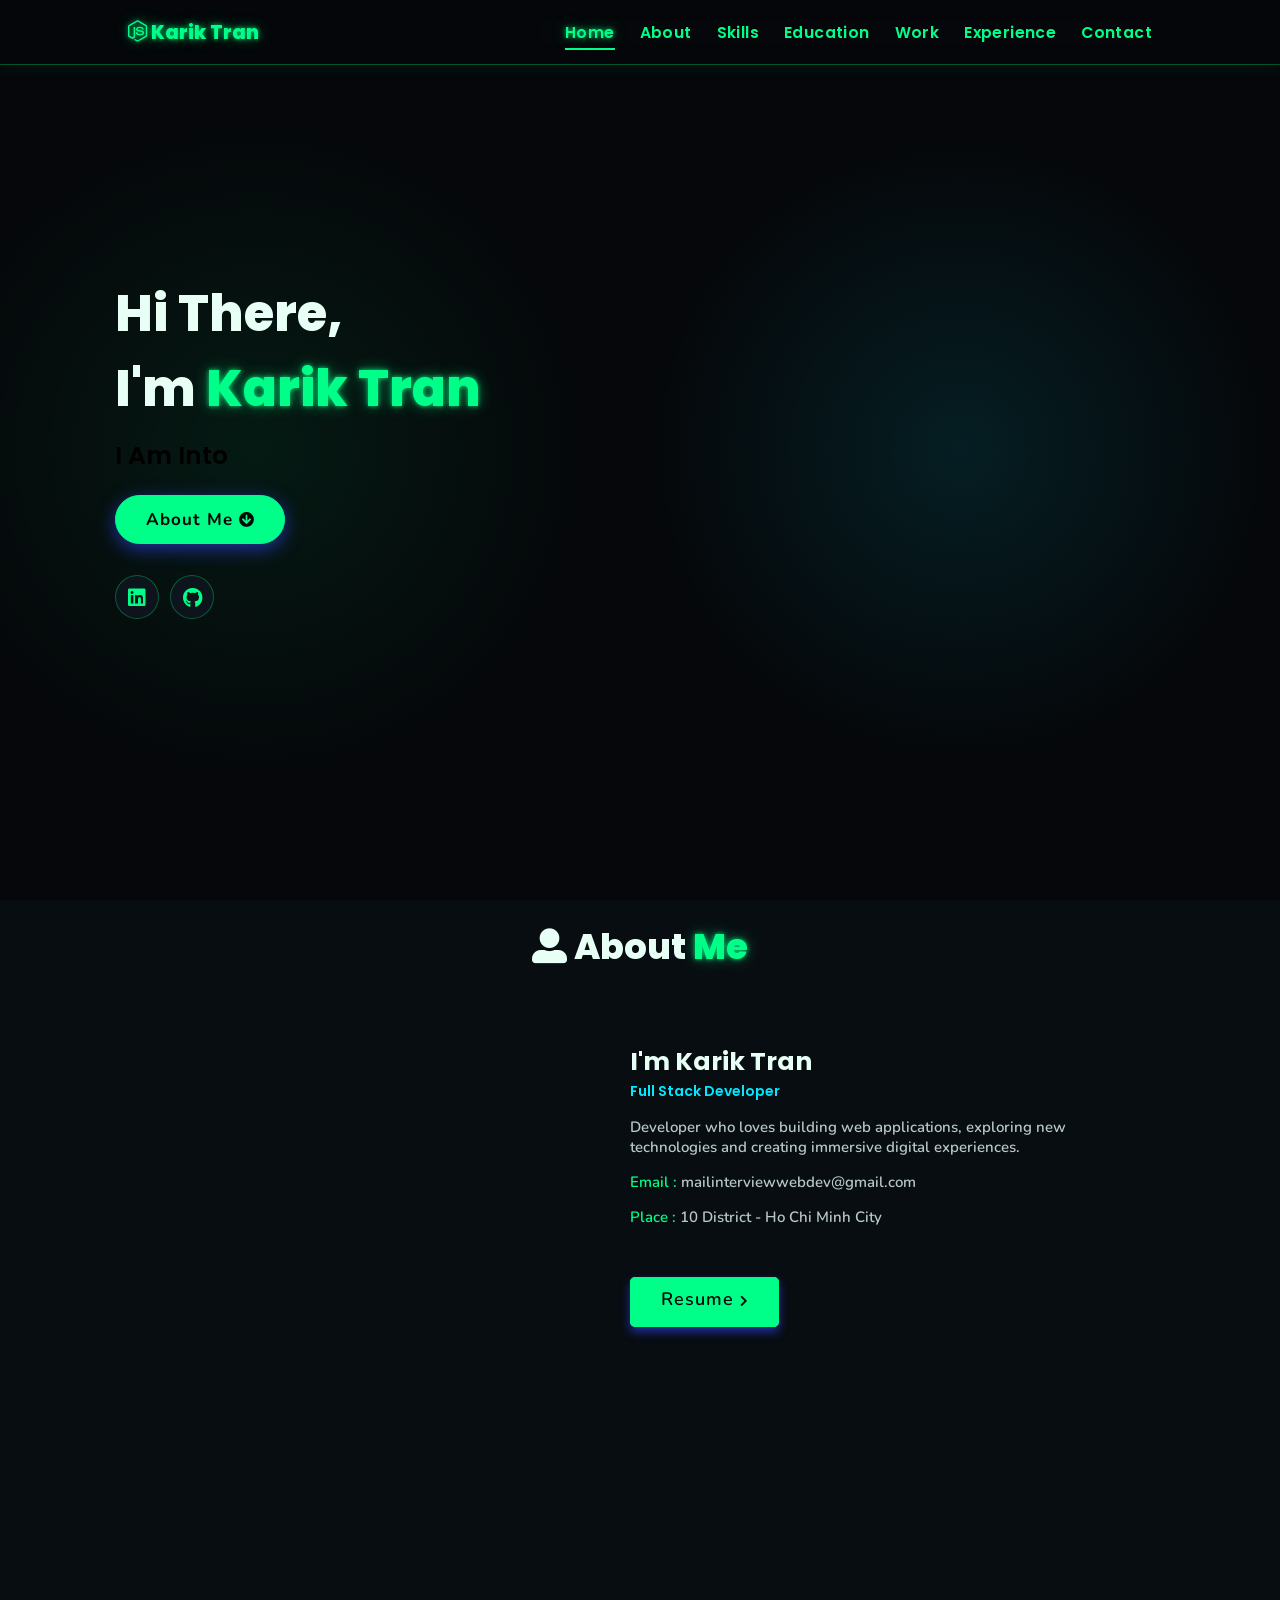
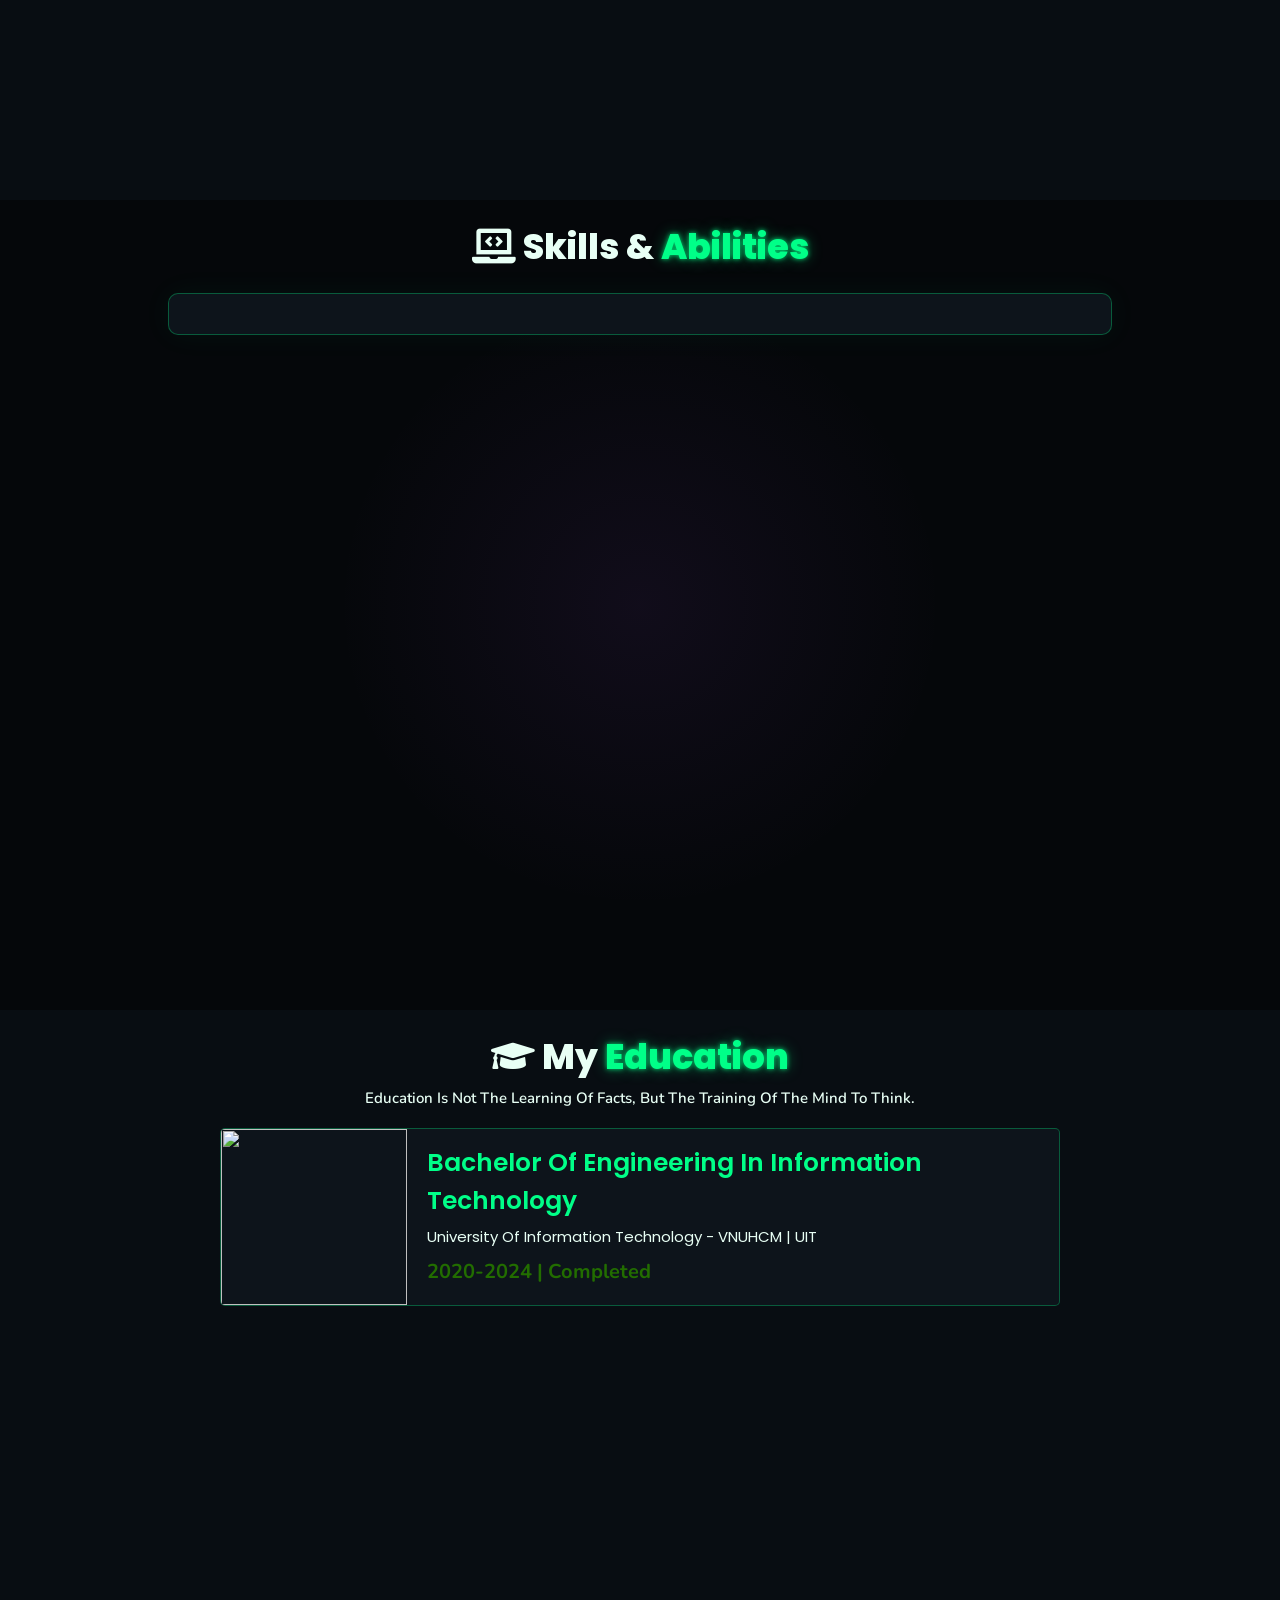
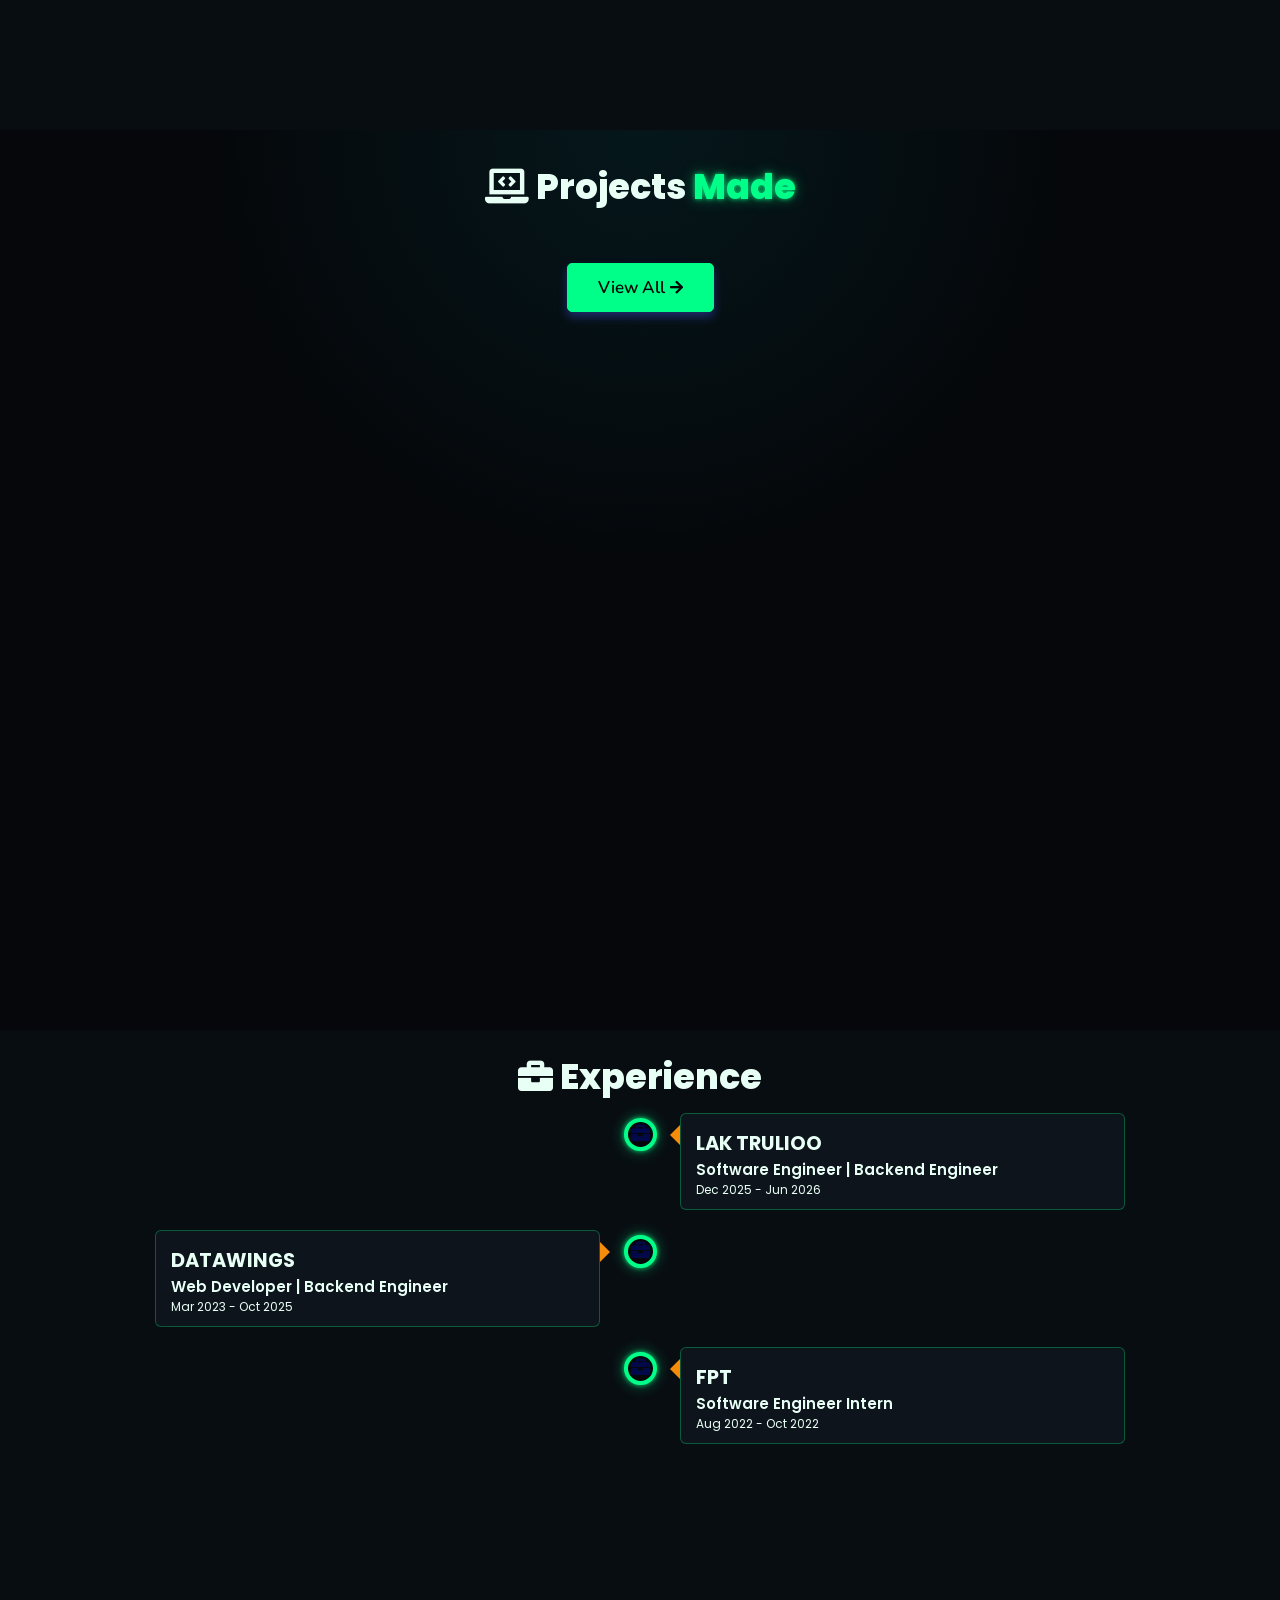
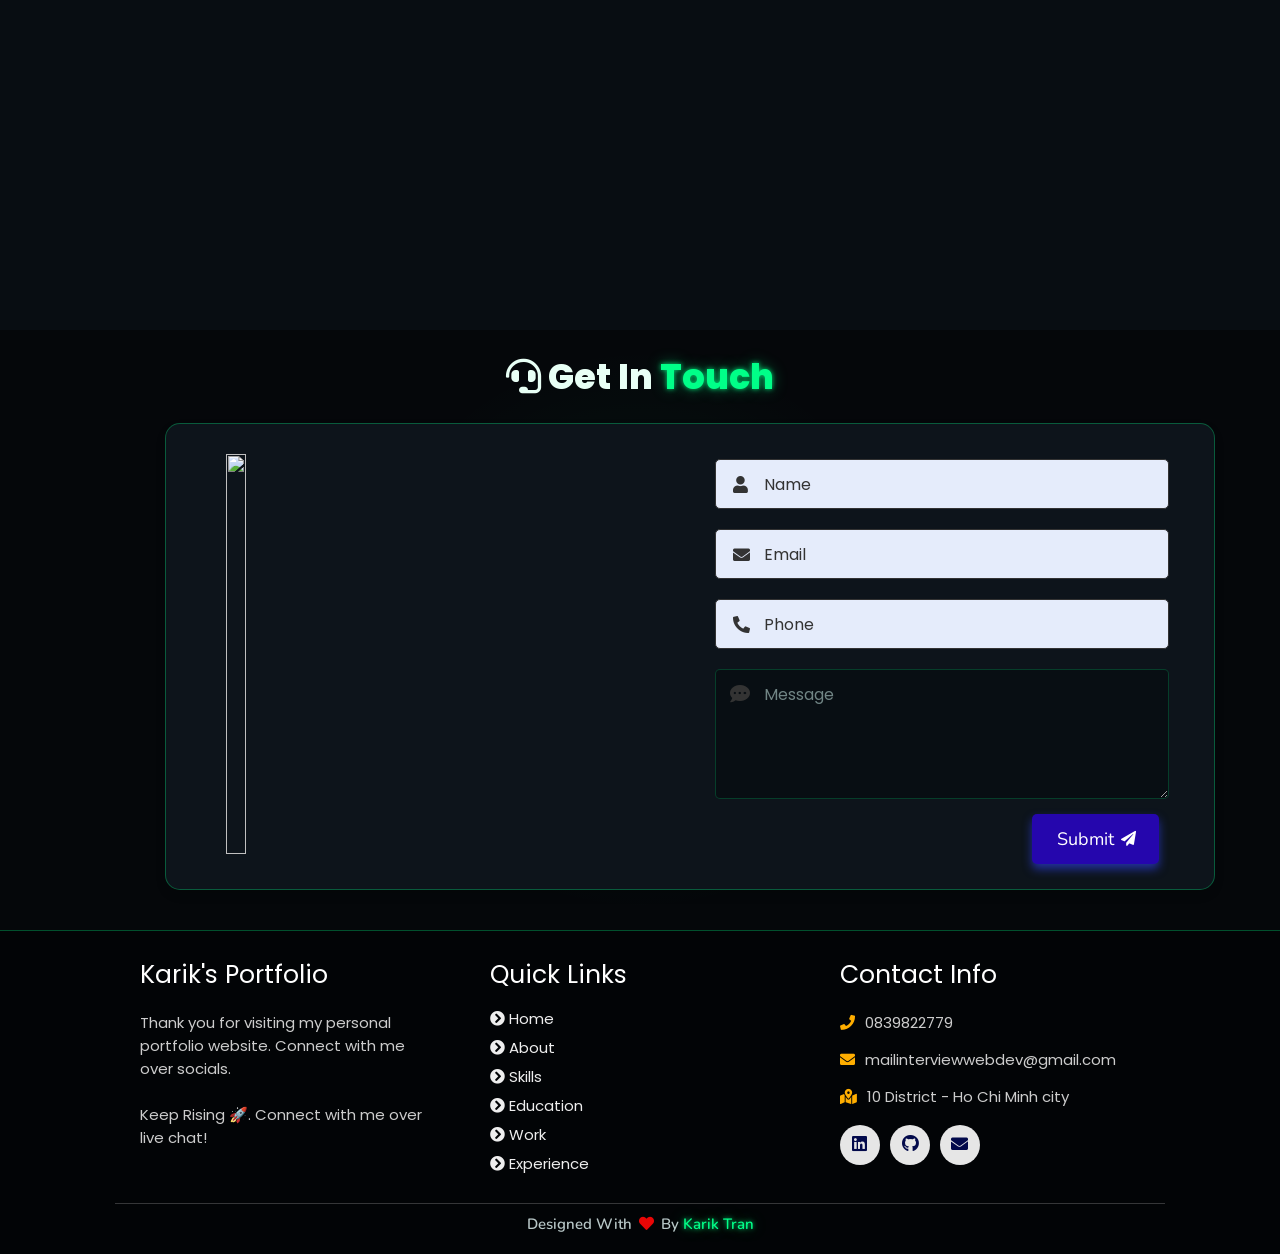
==== commit a27defe9: "update code" ====
--- a/index.html
+++ b/index.html
@@ -58,10 +58,6 @@
         <ul class="social-icons">
           <li><a class="linkedin" aria-label="LinkedIn" href="https://www.linkedin.com/in/karik-tran-703a932b8//" target="_blank"><i class="fab fa-linkedin"></i></a></li> 
           <li><a class="github" aria-label="GitHub" href="https://github.com/kakashianh" target="_blank"><i class="fab fa-github"></i></a></li>
-          <li><a class="twitter" aria-label="Twitter" href="https://twitter.com/Karik Tran_sable" target="_blank"><i class="fab fa-twitter"></i></a></li>
-          <li><a class="telegram" aria-label="Telegram" href="https://t.me/lifecode5" target="_blank"><i class="fab fa-telegram-plane"></i></a></li>
-          <li><a class="instagram" aria-label="Instagram" href="https://www.instagram.com/Karik Transable.dev"><i class="fab fa-instagram" target="_blank"></i></a></li>
-          <li><a class="dev" aria-label="Dev" href="https://dev.to/Karik Transable" target="_blank"><i class="fab fa-dev"></i></a></li>
         </ul>
       </div>
     </div>
@@ -137,26 +133,14 @@
 
     <div class="box">
         <div class="image">
-        <img draggable="false" src="./assets/images/educat/college.jpg" alt="">
+        <img draggable="false" src="https://encrypted-tbn0.gstatic.com/images?q=tbn:ANd9GcTDI5JkvMd600aAvKWWcz-shLL5_kk5sKCqxZ2EwqRS1Q&s=10" alt="">
         </div>
         <div class="content">
         <h3>Bachelor of Engineering in Information Technology</h3>
-        <p>Zeal College of engineering and research | SPPU</p>
-        <h4>2020-2024 | Pursuing</h4>
-        </div>
-    </div>
-
-    <div class="box">
-      <div class="image">
-      <img draggable="false" src="./assets/images/educat/school.jpg" alt="">
-      </div>
-      <div class="content">
-      <h3>HSC Science | Informatic Practices</h3>
-      <p>Shri  L. G. Haria Multipurpose School | CBSE</p>
-      <h4>2018-2020 | Completed</h4>
-      </div>
-    </div>
-
+        <p>University of Information Technology - VNUHCM | UIT</p>
+        <h4>2020-2024 | Completed</h4>
+        </div>
+    </div>
 </div>
 </section>
 <!-- education section ends -->
@@ -182,92 +166,60 @@
 <!-- experience section starts -->
 <section class="experience" id="experience">
 
-  <h2 class="heading"><i class="fas fa-briefcase"></i> Experience </h2>
+  <h2 class="heading">
+    <i class="fas fa-briefcase"></i> Experience
+  </h2>
 
   <div class="timeline">
 
+    <!-- LAK TRULIOO -->
     <div class="container right">
       <div class="content">
         <div class="tag">
-          <h2>Self Employed</h2>
-        </div>
+          <h2>LAK TRULIOO</h2>
+        </div>
+
         <div class="desc">
-            <h3>Full Stack Developer</h3>
-            <p>Oct 2021 - present</p>
-        </div>
-      </div>
-    </div>
-
+          <h3>Software Engineer | Backend Engineer</h3>
+          <p>Dec 2025 - Jun 2026</p>
+        </div>
+      </div>
+    </div>
+
+
+    <!-- DATAWINGS -->
     <div class="container left">
       <div class="content">
         <div class="tag">
-          <h2>Mapstreak Flyseas</h2>
-        </div>
+          <h2>DATAWINGS</h2>
+        </div>
+
         <div class="desc">
-            <h3>Web Developer | Internship</h3>
-            <p>June 2021 - Dec 2021</p>
-        </div>
-      </div>
-    </div>
-
+          <h3>Web Developer | Backend Engineer</h3>
+          <p>Mar 2023 - Oct 2025</p>
+        </div>
+      </div>
+    </div>
+
+
+    <!-- FPT -->
     <div class="container right">
       <div class="content">
         <div class="tag">
-          <h2>The Spark Foundation</h2>
-        </div>
+          <h2>FPT</h2>
+        </div>
+
         <div class="desc">
-            <h3>Website Developer | Internship</h3>
-            <p>May 2021 - June 2021</p>
-        </div>
-      </div>
-    </div>
-
-    <div class="container left">
-      <div class="content">
-        <div class="tag">
-          <h2>The Spark Foundation</h2>
-        </div>
-        <div class="desc">
-            <h3>Mobile Application Developer | Internship</h3>
-            <p>April 2021 - May 2021</p>
-        </div>
-      </div>
-    </div>
-
-    <div class="container right">
-      <div class="content">
-        <div class="tag">
-          <h2>Frshr Technologies</h2>
-        </div>
-        <div class="desc">
-            <h3>Wordpress Developer | Internship</h3>
-            <p>April 2021 - April 2021</p>
-        </div>
-      </div>
-    </div>
-
-    <div class="container left">
-      <div class="content">
-        <div class="tag">
-          <h2>WonderingBlog</h2>
-        </div>
-        <div class="desc">
-            <h3>Web Development & SEO | Internship</h3>
-            <p>March 2021 - April 2021</p>
-        </div>
-      </div>
-    </div>
+          <h3>Software Engineer Intern</h3>
+          <p>Aug 2022 - Oct 2022</p>
+        </div>
+      </div>
+    </div>
+
   </div>
 
-  <div class="morebtn">
-    <a href="/experience" class="btn"><span>View All</span>
-      <i class="fas fa-arrow-right"></i>
-  </a>
-  </div>
-
-</div>
-
-</section>
+</section>
+
 <!-- experience section ends -->
 
 <!-- contact section starts -->
@@ -278,10 +230,9 @@
   <div class="container">
     <div class="content">
       <div class="image-box">
-        <img draggable="false" src="./assets/images/contact1.png" alt="">
+        <img draggable="false" src="https://cdn1.vieclam24h.vn/images/default/2023/12/04/baedf1431fa5b6fbefb4%20(1)_170170281017.jpg" alt="">
       </div>
     <form id="contact-form">
-      
       <div class="form-group">
         <div class="field">
           <input type="text" name="name" placeholder="Name" required>
